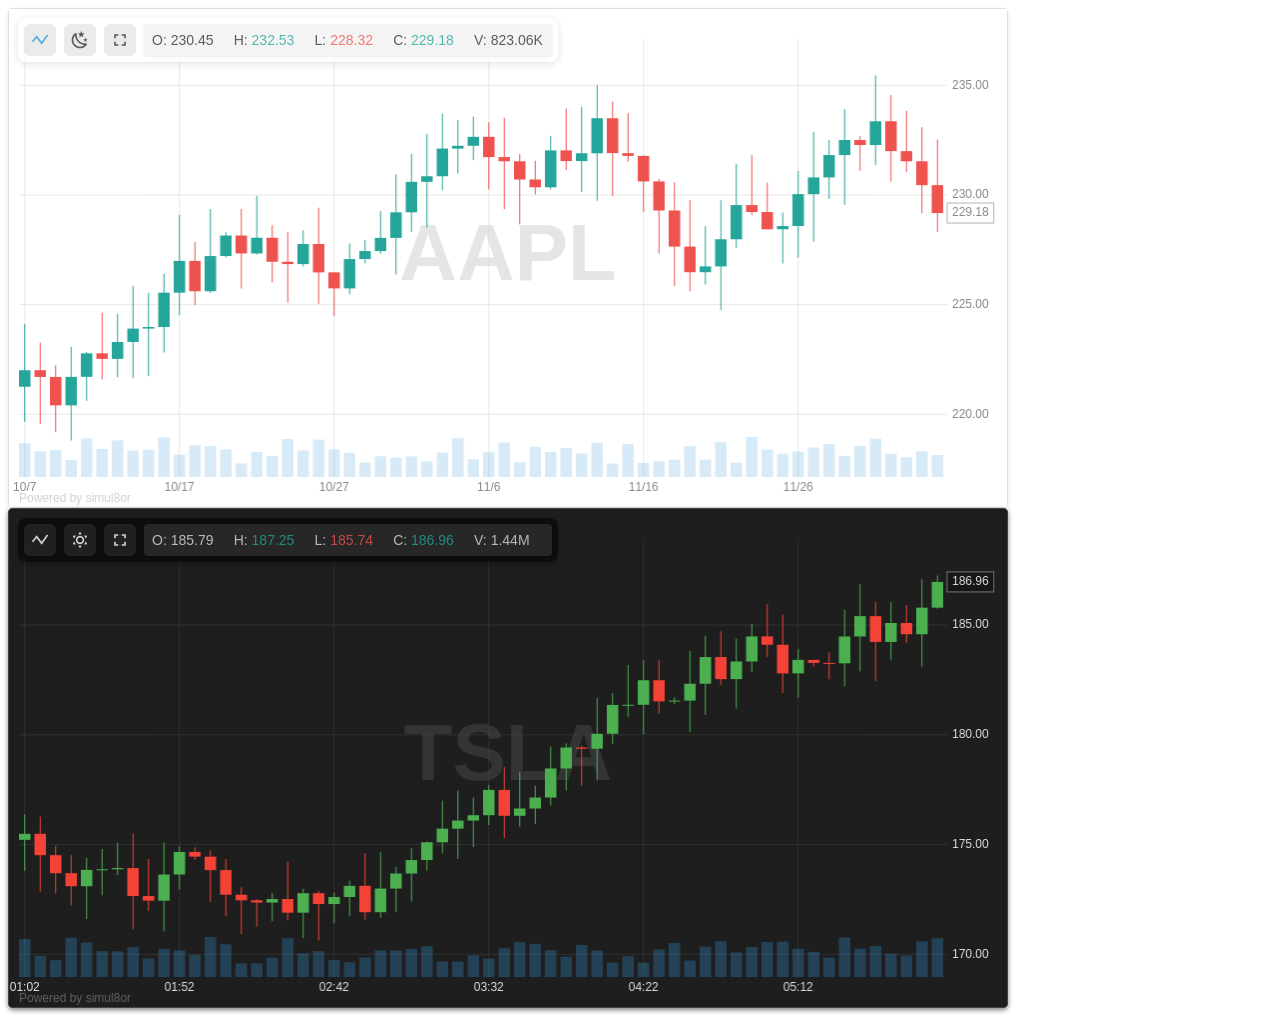
==== test.html @ 54633038 "Add files via upload" ====
﻿<!DOCTYPE html>
<html>
<head>
    <meta charset="utf-8" />
    <title></title>
    <link href="stock-chart.css" rel="stylesheet" />
</head>
<body>
    <div id="chart1" style="max-width:1000px; height:500px;"></div>
    <div id="chart2" style="max-width:1000px; height:500px;"></div>
    <script src="stock-chart.js"></script>
    <script>
        (function () {
            // Helper function for demo purposes only.
            function generateRandomStockData(count = 300, timeframe = 'day') {
                const data = [];
                const now = new Date();
                let price = 100 + Math.random() * 100;
                const volatility = 1.5;
                let timeIncrement = 24 * 60 * 60 * 1000;
                switch (timeframe) {
                    case '1min': timeIncrement = 60 * 1000; break;
                    case '5min': timeIncrement = 5 * 60 * 1000; break;
                    case '15min': timeIncrement = 15 * 60 * 1000; break;
                    case 'hour': timeIncrement = 60 * 60 * 1000; break;
                    case '4hour': timeIncrement = 4 * 60 * 60 * 1000; break;
                    case 'week': timeIncrement = 7 * 24 * 60 * 60 * 1000; break;
                }
                for (let i = 0; i < count; i++) {
                    const t = now.getTime() - (count - i) * timeIncrement;
                    const change = (Math.random() - 0.5) * volatility;
                    const open = price;
                    price = price * (1 + change / 100);
                    const close = price;
                    const high = Math.max(open, close) * (1 + Math.random() * 0.01);
                    const low = Math.min(open, close) * (1 - Math.random() * 0.01);
                    const volume = Math.floor(Math.random() * 1e6) + 500000;
                    data.push({ t, open, high, low, close, volume });
                }
                return data;
            }

            window.StockChartLib = {
                StockChart: StockChart
            };

            // Demo usage:
            document.addEventListener('DOMContentLoaded', () => {
                const data1 = generateRandomStockData(300, 'day');
                new StockChart('chart1', {
                    chartType: 'candlestick',
                    darkMode: false,
                    data: data1,
                    ticker: 'AAPL'
                });
                const data2 = generateRandomStockData(300, '5min');
                new StockChart('chart2', {
                    chartType: 'candlestick',
                    darkMode: true,
                    data: data2,
                    ticker: 'TSLA'
                });
            });
        })();

    </script>
</body>
</html>
---- stock-chart.css ----
﻿.sc-chart-container {
    width: 100%;
    max-width: 100%;
    margin: 0 auto;
    background-color: white;
    border-radius: 5px;
    box-shadow: 0 2px 5px rgba(0, 0, 0, 0.1);
    transition: background-color 0.3s ease, color 0.3s ease, box-shadow 0.3s ease;
    position: relative;
    height: 100%;
    box-sizing: border-box;
    overflow: hidden;
}

    .sc-chart-container.dark-mode {
        background-color: #1e1e1e;
        color: #e0e0e0;
        box-shadow: 0 2px 5px rgba(0, 0, 0, 0.5);
    }

    .sc-chart-container.fullscreen {
        position: fixed;
        top: 0;
        left: 0;
        width: 100%;
        max-width: 100%;
        height: 100vh;
        margin: 0;
        border-radius: 0;
        z-index: 9999;
        overflow: hidden;
        padding: 0;
        box-sizing: border-box;
    }

        .sc-chart-container.fullscreen .sc-price-chart {
            height: calc(100vh - 10px) !important;
            max-height: 100vh !important;
        }

.sc-price-chart-container {
    position: relative;
    height: 100%;
    width: 100%;
    overflow: hidden;
}

.sc-price-chart {
    width: 100%;
    height: 100%;
    margin-bottom: 5px;
    border: 1px solid #ddd;
    cursor: default;
    position: relative;
    transition: border-color 0.3s ease;
    max-width: 100%;
    box-sizing: border-box;
}

.sc-chart-container.dark-mode .sc-price-chart {
    border-color: #444;
}

.sc-vertical-scale-area {
    position: absolute;
    top: 30px;
    bottom: 30px;
    right: 0;
    width: 60px;
    cursor: ns-resize;
    z-index: 10;
}

.sc-chart-controls-overlay {
    position: absolute;
    top: 10px;
    left: 10px;
    display: flex;
    gap: 8px;
    z-index: 20;
    background-color: rgba(0,0,0,0.7);
    border-radius: 8px;
    padding: 6px;
    backdrop-filter: blur(4px);
    box-shadow: 0 2px 8px rgba(0,0,0,0.3);
    transition: opacity 0.2s ease;
    opacity: 0.8;
}

    .sc-chart-controls-overlay:hover {
        opacity: 1;
    }

.sc-chart-container:not(.dark-mode) .sc-chart-controls-overlay {
    background-color: rgba(255,255,255,0.7);
    box-shadow: 0 2px 8px rgba(0,0,0,0.15);
}

.sc-overlay-button {
    background: none;
    border: none;
    color: #fff;
    font-size: 16px;
    width: 32px;
    height: 32px;
    border-radius: 6px;
    display: flex;
    align-items: center;
    justify-content: center;
    cursor: pointer;
    transition: background-color 0.2s, transform 0.2s;
    background-color: rgba(255,255,255,0.1);
}

.sc-chart-container:not(.dark-mode) .sc-overlay-button {
    color: #333;
    background-color: rgba(0,0,0,0.1);
}

.sc-overlay-button:hover {
    background-color: rgba(255,255,255,0.2);
    transform: scale(1.05);
}

.sc-chart-container:not(.dark-mode) .sc-overlay-button:hover {
    background-color: rgba(0,0,0,0.2);
}

.sc-overlay-button.active {
    background-color: rgba(106,142,245,0.4);
    color: #fff;
}

.sc-chart-container:not(.dark-mode) .sc-overlay-button.active {
    color: #fff;
}

.sc-price-chart.dragging {
    cursor: grabbing !important;
}

.sc-chart-container.dark-mode .sc-overlay-button svg path {
    fill: #fff;
}

.sc-chart-container.dark-mode .sc-chart-type-button svg path {
    stroke: #fff;
    fill: none;
}

.sc-dark-mode-button.active {
    background-color: rgba(255,255,255,0.1) !important;
}

.sc-chart-container:not(.dark-mode) .sc-dark-mode-button.active {
    background-color: rgba(0,0,0,0.1);
    color: #333;
}

@media (max-width: 576px) {
    .sc-chart-container {
        border-radius: 3px;
    }

    .sc-chart-controls-overlay {
        gap: 4px;
        padding: 4px;
        border-radius: 4px;
        top: 5px;
        left: 5px;
    }

    .sc-overlay-button {
        width: 28px;
        height: 28px;
        font-size: 14px;
    }

    .sc-vertical-scale-area {
        width: 40px;
    }

    #chart1, #chart2 {
        margin-bottom: 30px;
        height: 300px;
    }
}

@media (min-width: 577px) and (max-width: 768px) {
    .sc-chart-container {
        padding: 8px;
    }

    .sc-overlay-button {
        width: 30px;
        height: 30px;
    }

    .sc-vertical-scale-area {
        width: 50px;
    }

    #chart1, #chart2 {
        height: 350px;
    }
}

@media (min-width:769px) and (max-width:992px) {
    .sc-vertical-scale-area {
        width: 55px;
    }
}

@media (hover: none) {
    .sc-overlay-button {
        padding: 0;
    }

    .sc-chart-controls-overlay {
        opacity: 1;
    }

    .sc-vertical-scale-area {
        width: 70px;
    }
}

.sc-price-chart:after {
    content: "";
    position: absolute;
    bottom: 0;
    right: 0;
    width: calc(100% - 1px);
    height: 1px;
    background-color: #ddd;
    pointer-events: none;
}

.sc-price-chart:before {
    content: "";
    position: absolute;
    top: 0;
    right: 0;
    width: 1px;
    height: 100%;
    background-color: #ddd;
    pointer-events: none;
}

.sc-chart-container.dark-mode .sc-price-chart:after,
.sc-chart-container.dark-mode .sc-price-chart:before {
    background-color: #444;
}

.sc-chart-container.fullscreen {
    position: fixed;
    top: 0;
    left: 0;
    width: 100vw !important;
    height: 100vh !important;
    max-width: 100vw !important;
    margin: 0;
    border-radius: 0;
    z-index: 9999;
    overflow: hidden;
    padding: 0;
    box-sizing: border-box;
}

    .sc-chart-container.fullscreen .sc-price-chart {
        width: 100% !important;
        height: 100% !important;
        max-height: 100vh !important;
        box-sizing: border-box;
    }

.sc-ohlcv-label {
    display: flex;
    align-items: center;
    gap: 10px;
    padding: 4px 8px;
    border-radius: 4px;
    font-family: 'Open Sans', Arial, sans-serif;
    font-size: 14px;
    font-weight: 500;
    transition: background-color 0.2s, color 0.2s;
}

.sc-chart-container:not(.dark-mode) .sc-ohlcv-label {
    background-color: #f2f2f2;
    color: #333;
    box-shadow: 0 1px 3px rgba(0,0,0,0.1);
}

.sc-chart-container.dark-mode .sc-ohlcv-label {
    background-color: #2a2a2a;
    color: #e0e0e0;
    box-shadow: 0 1px 3px rgba(0,0,0,0.5);
}

.sc-ohlcv-label .open-value {
}

.sc-ohlcv-label .high-value {
    color: #26a69a;
}

.sc-ohlcv-label .low-value {
    color: #ef5350;
}

.sc-ohlcv-label .close-value {
    color: #26a69a;
}

.sc-ohlcv-label .vol-value {
}

@media (hover: none), (pointer: coarse) {
    .sc-ohlcv-label {
        display: none !important;
    }
}

.sc-ohlcv-label [class$="-value"] {
    display: inline-block;
    width: 40px; /* Adjust width as needed */
    text-align: left;
}

.sc-ohlcv-label .vol-value {
    display: inline-block;
    width: 50px; /* Adjust width as needed */
    text-align: left; /* Or left/center if you prefer */
}
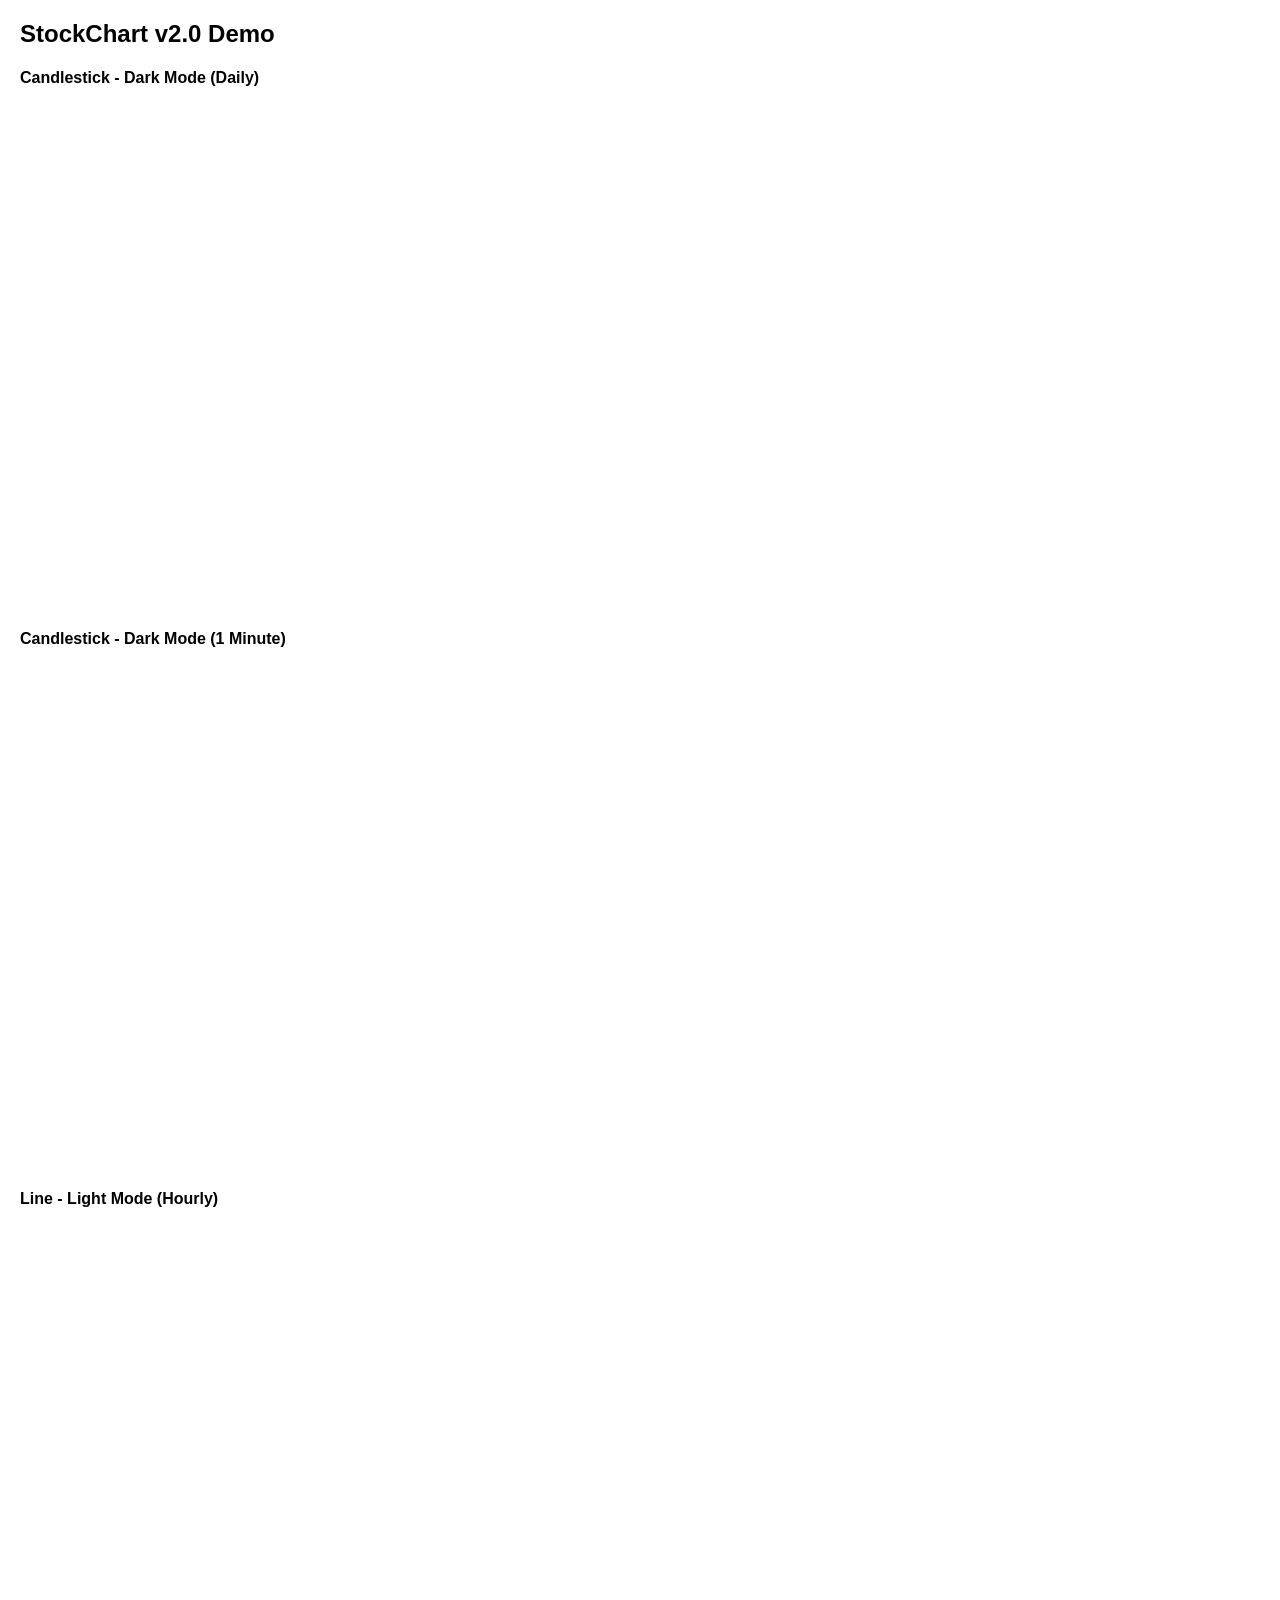
==== commit 68ae8597: "v2.0 - Major update with HiDPI support, technical indicators, and pattern detection - HiDPI canvas r" ====
--- a/test.html
+++ b/test.html
@@ -1,23 +1,35 @@
-﻿<!DOCTYPE html>
+<!DOCTYPE html>
 <html>
 <head>
     <meta charset="utf-8" />
-    <title></title>
+    <title>StockChart v2.0 - Demo</title>
     <link href="stock-chart.css" rel="stylesheet" />
 </head>
-<body>
+<body style="margin: 20px; font-family: Arial, sans-serif;">
+    <h2>StockChart v2.0 Demo</h2>
+
+    <h4>Candlestick - Dark Mode (Daily)</h4>
     <div id="chart1" style="max-width:1000px; height:500px;"></div>
+
+    <h4>Candlestick - Dark Mode (1 Minute)</h4>
     <div id="chart2" style="max-width:1000px; height:500px;"></div>
-    <script src="stock-chart.js"></script>
+
+    <h4>Line - Light Mode (Hourly)</h4>
+    <div id="chart3" style="max-width:1000px; height:500px;"></div>
+
+    <script src="indicators.js"></script>
+    <script src="patterns.js"></script>
+    <script src="stockchart.js"></script>
     <script>
         (function () {
-            // Helper function for demo purposes only.
-            function generateRandomStockData(count = 300, timeframe = 'day') {
-                const data = [];
-                const now = new Date();
-                let price = 100 + Math.random() * 100;
-                const volatility = 1.5;
-                let timeIncrement = 24 * 60 * 60 * 1000;
+            function generateRandomStockData(count, timeframe) {
+                count = count || 300;
+                timeframe = timeframe || 'day';
+                var data = [];
+                var now = new Date();
+                var price = 100 + Math.random() * 100;
+                var volatility = 1.5;
+                var timeIncrement = 24 * 60 * 60 * 1000;
                 switch (timeframe) {
                     case '1min': timeIncrement = 60 * 1000; break;
                     case '5min': timeIncrement = 5 * 60 * 1000; break;
@@ -26,16 +38,25 @@
                     case '4hour': timeIncrement = 4 * 60 * 60 * 1000; break;
                     case 'week': timeIncrement = 7 * 24 * 60 * 60 * 1000; break;
                 }
-                for (let i = 0; i < count; i++) {
-                    const t = now.getTime() - (count - i) * timeIncrement;
-                    const change = (Math.random() - 0.5) * volatility;
-                    const open = price;
+                for (var i = 0; i < count; i++) {
+                    var t = now.getTime() - (count - i) * timeIncrement;
+                    var change = (Math.random() - 0.5) * volatility;
+                    var open = price;
                     price = price * (1 + change / 100);
-                    const close = price;
-                    const high = Math.max(open, close) * (1 + Math.random() * 0.01);
-                    const low = Math.min(open, close) * (1 - Math.random() * 0.01);
-                    const volume = Math.floor(Math.random() * 1e6) + 500000;
-                    data.push({ t, open, high, low, close, volume });
+                    var close = price;
+                    var high = Math.max(open, close) * (1 + Math.random() * 0.01);
+                    var low = Math.min(open, close) * (1 - Math.random() * 0.01);
+                    var volume = Math.floor(Math.random() * 1e6) + 500000;
+                    var date = new Date(t).toLocaleString('en-US', {
+                        timeZone: 'America/New_York',
+                        year: 'numeric',
+                        month: '2-digit',
+                        day: '2-digit',
+                        hour: '2-digit',
+                        minute: '2-digit',
+                        hour12: false
+                    }).replace(',', '');
+                    data.push({ date: date, t: t, open: open, high: high, low: low, close: close, volume: volume });
                 }
                 return data;
             }
@@ -44,25 +65,35 @@
                 StockChart: StockChart
             };
 
-            // Demo usage:
-            document.addEventListener('DOMContentLoaded', () => {
-                const data1 = generateRandomStockData(300, 'day');
+            document.addEventListener('DOMContentLoaded', function () {
+                var data1 = generateRandomStockData(300, 'day');
                 new StockChart('chart1', {
                     chartType: 'candlestick',
-                    darkMode: false,
+                    darkMode: true,
                     data: data1,
-                    ticker: 'AAPL'
+                    ticker: 'AAPL',
+                    timeframe: '1day'
                 });
-                const data2 = generateRandomStockData(300, '5min');
+
+                var data2 = generateRandomStockData(300, '1min');
                 new StockChart('chart2', {
                     chartType: 'candlestick',
                     darkMode: true,
                     data: data2,
-                    ticker: 'TSLA'
+                    ticker: 'TSLA',
+                    timeframe: '1min'
+                });
+
+                var data3 = generateRandomStockData(300, 'hour');
+                new StockChart('chart3', {
+                    chartType: 'line',
+                    darkMode: false,
+                    data: data3,
+                    ticker: 'MSFT',
+                    timeframe: '1hour'
                 });
             });
         })();
-
     </script>
 </body>
 </html>
--- a/stock-chart.css
+++ b/stock-chart.css
@@ -1,335 +1,544 @@
-﻿.sc-chart-container {
-    width: 100%;
-    max-width: 100%;
-    margin: 0 auto;
-    background-color: white;
-    border-radius: 5px;
-    box-shadow: 0 2px 5px rgba(0, 0, 0, 0.1);
-    transition: background-color 0.3s ease, color 0.3s ease, box-shadow 0.3s ease;
-    position: relative;
-    height: 100%;
-    box-sizing: border-box;
-    overflow: hidden;
+.sc-chart-container{width:100%;max-width:100%;margin:0 auto;background-color:#fff;border-radius:5px;box-shadow:0 2px 5px rgb(0 0 0 / .1);transition:background-color 0.3s ease,color 0.3s ease,box-shadow 0.3s ease;position:relative;height:100%;box-sizing:border-box;overflow:hidden}.sc-chart-container.dark-mode{background-color:#27262f!important;color:#e0e0e0}.sc-chart-container.fullscreen{position:fixed;top:0;left:0;width:100%;max-width:100%;height:100vh;margin:0;border-radius:0;z-index:9999;overflow:hidden;padding:0;box-sizing:border-box}.sc-chart-container.fullscreen .sc-price-chart{height:calc(100vh - 10px)!important;max-height:100vh!important}.sc-price-chart-container{position:relative;height:100%;width:100%;overflow:hidden}.sc-price-chart{width:100%;height:100%;margin-bottom:5px;border:1px solid #7d7994;cursor:default;position:relative;transition:border-color 0.3s ease;max-width:100%;box-sizing:border-box}.sc-chart-container.dark-mode .sc-price-chart{border-color:#444}.sc-vertical-scale-area{position:absolute;top:30px;bottom:30px;right:0;width:60px;cursor:ns-resize;z-index:10}.sc-chart-controls-overlay{position:absolute;top:10px;left:10px;display:flex;gap:8px;z-index:20;opacity:1}.sc-overlay-button{background:none;border:none;color:#fff;font-size:16px;width:32px;height:32px;border-radius:6px;display:flex;align-items:center;justify-content:center;cursor:pointer;transition:background-color 0.2s,transform 0.2s;background-color:rgb(255 255 255 / .1)}.sc-chart-container:not(.dark-mode) .sc-overlay-button{color:#333;background-color:rgb(0 0 0 / .1)}.sc-overlay-button:hover{background-color:rgb(255 255 255 / .2);transform:scale(1.05)}.sc-chart-container:not(.dark-mode) .sc-overlay-button:hover{background-color:rgb(0 0 0 / .2)}.sc-overlay-button.active{background-color:rgb(106 142 245 / .4);color:#fff}.sc-chart-container:not(.dark-mode) .sc-overlay-button.active{background-color:rgb(106 142 245 / .4);color:#fff}.sc-price-chart.dragging{cursor:grabbing!important}.sc-chart-container.dark-mode .sc-overlay-button svg path:not([fill="none"]){fill:#fff}.sc-chart-container.dark-mode .sc-chart-type-button svg path{stroke:#fff;fill:none}.sc-chart-container.dark-mode .sc-text-tool-button svg text{fill:#fff}.sc-chart-container:not(.dark-mode) .sc-text-tool-button svg text{fill:#333}
+/* Ensure outline-only icons use stroke instead of fill */
+.sc-chart-container.dark-mode .sc-drawing-tools-button svg path,
+.sc-chart-container.dark-mode .sc-drawing-tools-button svg circle,
+.sc-chart-container.dark-mode .sc-camera-button svg path,
+.sc-chart-container.dark-mode .sc-camera-button svg circle {
+    stroke: #fff !important;
+    fill: none !important;
+}
+
+.sc-chart-container:not(.dark-mode) .sc-drawing-tools-button svg path,
+.sc-chart-container:not(.dark-mode) .sc-drawing-tools-button svg circle,
+.sc-chart-container:not(.dark-mode) .sc-camera-button svg path,
+.sc-chart-container:not(.dark-mode) .sc-camera-button svg circle {
+    stroke: #333 !important;
+    fill: none !important;
+}.sc-dark-mode-button.active{background-color:rgb(255 255 255 / .1)!important}.sc-chart-container:not(.dark-mode) .sc-dark-mode-button.active{background-color:rgb(0 0 0 / .1);color:#333}@media (max-width:576px){.sc-chart-container{border-radius:3px}.sc-chart-controls-overlay{gap:4px;top:5px;left:5px}.sc-overlay-button{width:28px;height:28px;font-size:14px}.sc-vertical-scale-area{width:40px}#chart1,#chart2{margin-bottom:30px;height:300px}}@media (min-width:577px) and (max-width:768px){.sc-chart-container{padding:8px}.sc-overlay-button{width:30px;height:30px}.sc-vertical-scale-area{width:50px}#chart1,#chart2{height:350px}}@media (min-width:769px) and (max-width:992px){.sc-vertical-scale-area{width:55px}}@media (hover:none){.sc-overlay-button{padding:0}.sc-vertical-scale-area{width:70px}}.sc-price-chart:after{content:"";position:absolute;bottom:0;right:0;width:calc(100% - 1px);height:1px;background-color:#ddd;pointer-events:none}.sc-price-chart:before{content:"";position:absolute;top:0;right:0;width:1px;height:100%;background-color:#ddd;pointer-events:none}.sc-chart-container.dark-mode .sc-price-chart:after,.sc-chart-container.dark-mode .sc-price-chart:before{background-color:#444}.sc-chart-container.fullscreen{position:fixed;top:0;left:0;width:100vw!important;height:100vh!important;max-width:100vw!important;margin:0;border-radius:0;z-index:9999;overflow:hidden;padding:0;box-sizing:border-box}.sc-chart-container.fullscreen .sc-price-chart{width:100%!important;height:100%!important;max-height:100vh!important;box-sizing:border-box}.sc-ohlcv-values-display .label-open,.sc-ohlcv-values-display .label-high,.sc-ohlcv-values-display .label-low,.sc-ohlcv-values-display .label-close,.sc-ohlcv-values-display .label-volume{font-family:'Open Sans',Arial,sans-serif;font-weight:500}@media (hover:none),(pointer:coarse){.sc-ohlcv-values-display{display:none!important}.sc-ticker-info-display{font-size:12px!important;gap:5px!important}}.sc-chart-container:not(.dark-mode) .sc-ticker-symbol{color:#333!important}.sc-chart-container:not(.dark-mode) .sc-company-name{color:#777!important}.sc-chart-container:not(.dark-mode) .sc-current-price{color:#333!important}.sc-price-chart.line-drawing-mode{cursor:crosshair!important}.sc-price-chart.text-annotation-mode{cursor:text!important}.sc-indicators-dropdown{position:absolute;top:50px;left:10px;width:680px;max-width:calc(100vw - 40px);background-color:rgba(12, 12, 18, 0.98);border-radius:2px;box-shadow:0 4px 20px rgb(0 0 0 / .6);z-index:100;display:none;font-family:'Open Sans',Arial,sans-serif;font-size:13px;color:#e0e0e0;border:1px solid rgba(255, 255, 255, 0.1);backdrop-filter:blur(10px)}.sc-chart-container:not(.dark-mode) .sc-indicators-dropdown{background-color:rgb(250 250 250 / .95);color:#333;box-shadow:0 4px 15px rgb(0 0 0 / .2);border:1px solid rgb(200 200 200 / .5)}.sc-dropdown-header{padding:12px 15px;font-weight:700;border-bottom:1px solid rgba(255, 255, 255, 0.1);font-size:14px}.sc-chart-container:not(.dark-mode) .sc-dropdown-header{border-bottom:1px solid rgb(200 200 200 / .5)}.sc-dropdown-content{padding:10px 15px;overflow-y:auto}.sc-indicator-group{margin-bottom:15px}.sc-indicator-group-title{font-size:12px;font-weight:600;color:#999;margin-bottom:8px;text-transform:uppercase;letter-spacing:.5px}.sc-chart-container:not(.dark-mode) .sc-indicator-group-title{color:#777}.sc-indicator-toggle{display:flex;align-items:center;padding:6px 0;cursor:pointer;font-size:13px}.sc-indicator-toggle input[type="checkbox"]{margin-right:8px}.sc-indicator-dot{display:inline-block;width:10px;height:10px;border-radius:50%;margin:0 10px 0 6px}.sc-indicator-name{flex:1}.sc-indicators-dropdown.active{display:block}.sc-indicator-toggle input[type="checkbox"]{appearance:none;-webkit-appearance:none;width:16px;height:16px;border-radius:3px;background-color:rgb(50 50 50 / .5);border:1px solid rgb(100 100 100 / .5);position:relative;cursor:pointer;outline:none}.sc-chart-container:not(.dark-mode) .sc-indicator-toggle input[type="checkbox"]{background-color:rgb(240 240 240 / .8);border:1px solid rgb(180 180 180 / .8)}.sc-indicator-toggle input[type="checkbox"]:checked{background-color:#4285f4;border-color:#4285f4}.sc-indicator-toggle input[type="checkbox"]:checked::after{content:"";position:absolute;left:5px;top:2px;width:4px;height:8px;border:solid #fff;border-width:0 2px 2px 0;transform:rotate(45deg)}
+.sc-chart-container:not(.dark-mode) .sc-indicator-toggle input[type="checkbox"]:checked::after{border:solid #333;border-width:0 2px 2px 0}.sc-dropdown-content{padding:10px 15px;overflow-y:auto;scrollbar-width:thin;scrollbar-color:rgb(120 120 120 / .5) rgb(30 30 30 / .2)}.sc-dropdown-content::-webkit-scrollbar{width:6px}.sc-dropdown-content::-webkit-scrollbar-track{background:rgb(30 30 30 / .2);border-radius:3px}.sc-dropdown-content::-webkit-scrollbar-thumb{background:rgb(120 120 120 / .5);border-radius:3px}.sc-dropdown-content::-webkit-scrollbar-thumb:hover{background:rgb(150 150 150 / .7)}.sc-chart-container:not(.dark-mode) .sc-dropdown-content{scrollbar-color:rgb(150 150 150 / .5) rgb(200 200 200 / .2)}.sc-chart-container:not(.dark-mode) .sc-dropdown-content::-webkit-scrollbar-track{background:rgb(200 200 200 / .2)}.sc-chart-container:not(.dark-mode) .sc-dropdown-content::-webkit-scrollbar-thumb{background:rgb(150 150 150 / .5)}.sc-chart-container:not(.dark-mode) .sc-dropdown-content::-webkit-scrollbar-thumb:hover{background:rgb(120 120 120 / .7)}.sc-dropdown-content{padding:10px 15px;overflow-y:auto}.sc-chart-container.fullscreen .sc-dropdown-content{max-height:70vh}.sc-chart-container.fullscreen .sc-indicators-dropdown{max-height:90vh;overflow-y:auto;top:60px}.sc-timeframe-dropdown{position:absolute;top:50px;left:10px;width:150px;background-color:rgba(12, 12, 18, 0.98);border-radius:2px;box-shadow:0 4px 20px rgb(0 0 0 / .6);z-index:100;display:none;font-family:'Open Sans',Arial,sans-serif;font-size:13px;color:#e0e0e0;border:1px solid rgba(255, 255, 255, 0.1);backdrop-filter:blur(10px)}.sc-chart-container:not(.dark-mode) .sc-timeframe-dropdown{background-color:rgb(250 250 250 / .95);color:#333;box-shadow:0 4px 15px rgb(0 0 0 / .2);border:1px solid rgb(200 200 200 / .5)}.sc-timeframe-dropdown.active{display:block}.sc-timeframe-option{padding:8px 15px;cursor:pointer;transition:background-color 0.2s;margin-bottom:5px}.sc-timeframe-option:hover{background-color:rgb(100 100 100 / .3)}.sc-chart-container:not(.dark-mode) .sc-timeframe-option:hover{background-color:rgb(200 200 200 / .3)}.sc-timeframe-option.selected{font-weight:700;background-color:rgb(106 142 245 / .2)}.sc-chart-container textarea.sc-text-annotation-input{position:absolute;z-index:100;border:1px solid #888;padding:5px;font-family:Arial,sans-serif;font-size:12px;min-width:50px;min-height:20px;resize:none;overflow:hidden;box-shadow:0 2px 5px rgb(0 0 0 / .2);border-radius:3px}.sc-chart-container.dark-mode textarea.sc-text-annotation-input{background-color:rgb(40 40 40 / .9);color:#e0e0e0;border-color:#555}.sc-chart-container:not(.dark-mode) textarea.sc-text-annotation-input{background-color:rgb(255 255 255 / .9);color:#333;border-color:#ccc}
+
+/* Moving Average Add Controls */
+.sc-add-indicator-section {
+    margin-top: 12px;
+    padding: 8px 0;
+    border-top: 1px solid rgba(255, 255, 255, 0.1);
+}
+
+.sc-chart-container:not(.dark-mode) .sc-add-indicator-section {
+    border-top: 1px solid rgba(200, 200, 200, 0.5);
+}
+
+.sc-add-ma-controls {
+    display: flex;
+    gap: 6px;
+    align-items: center;
+    margin-bottom: 5px;
+}
+
+.sc-ma-type-select {
+    font-family: 'Open Sans', Arial, sans-serif;
+    font-size: 12px;
+    padding: 4px 6px;
+    background-color: rgba(50, 50, 50, 0.5);
+    border: 1px solid rgba(100, 100, 100, 0.5);
+    border-radius: 3px;
+    color: #e0e0e0;
+    outline: none;
+    cursor: pointer;
+    flex: 0 0 auto;
+    min-width: 50px;
+}
+
+.sc-chart-container:not(.dark-mode) .sc-ma-type-select {
+    background-color: rgba(240, 240, 240, 0.8);
+    border: 1px solid rgba(180, 180, 180, 0.8);
+    color: #333;
+}
+
+.sc-ma-type-select:focus {
+    border-color: #4285f4;
+    background-color: rgba(66, 133, 244, 0.1);
+}
+
+.sc-chart-container:not(.dark-mode) .sc-ma-type-select:focus {
+    background-color: rgba(66, 133, 244, 0.05);
+}
+
+.sc-ma-type-select option {
+    background-color: rgba(30, 30, 30, 0.95);
+    color: #e0e0e0;
+    padding: 4px 6px;
+}
+
+.sc-chart-container:not(.dark-mode) .sc-ma-type-select option {
+    background-color: rgba(250, 250, 250, 0.95);
+    color: #333;
+}
+
+.sc-ma-period-input {
+    font-family: 'Open Sans', Arial, sans-serif;
+    font-size: 12px;
+    padding: 4px 6px;
+    background-color: rgba(50, 50, 50, 0.5);
+    border: 1px solid rgba(100, 100, 100, 0.5);
+    border-radius: 3px;
+    color: #e0e0e0;
+    outline: none;
+    width: 60px;
+    text-align: center;
+}
+
+.sc-chart-container:not(.dark-mode) .sc-ma-period-input {
+    background-color: rgba(240, 240, 240, 0.8);
+    border: 1px solid rgba(180, 180, 180, 0.8);
+    color: #333;
+}
+
+.sc-ma-period-input:focus {
+    border-color: #4285f4;
+    background-color: rgba(66, 133, 244, 0.1);
+}
+
+.sc-chart-container:not(.dark-mode) .sc-ma-period-input:focus {
+    background-color: rgba(66, 133, 244, 0.05);
+}
+
+.sc-ma-period-input::placeholder {
+    color: rgba(224, 224, 224, 0.6);
+    font-size: 11px;
+}
+
+.sc-chart-container:not(.dark-mode) .sc-ma-period-input::placeholder {
+    color: rgba(51, 51, 51, 0.6);
+}
+
+.sc-add-ma-button {
+    font-family: 'Open Sans', Arial, sans-serif;
+    font-size: 11px;
+    font-weight: 600;
+    padding: 4px 8px;
+    background-color: #4285f4;
+    color: white;
+    border: none;
+    border-radius: 3px;
+    cursor: pointer;
+    transition: background-color 0.2s, transform 0.1s;
+    outline: none;
+    flex: 0 0 auto;
+}
+
+.sc-add-ma-button:hover {
+    background-color: #3367d6;
+    transform: translateY(-1px);
+}
+
+.sc-add-ma-button:active {
+    transform: translateY(0);
+    background-color: #2851a3;
+}
+
+.sc-remove-ma-button {
+    margin-left: auto;
+    font-size: 11px;
+    font-weight: 600;
+    padding: 2px 6px;
+    background-color: rgba(220, 53, 69, 0.8);
+    color: white;
+    border: none;
+    border-radius: 3px;
+    cursor: pointer;
+    transition: background-color 0.2s, transform 0.1s;
+    outline: none;
+}
+
+.sc-remove-ma-button:hover {
+    background-color: rgba(220, 53, 69, 1);
+    transform: scale(1.05);
+}
+
+.sc-remove-ma-button:active {
+    transform: scale(0.95);
+}
+
+/* Text Settings Panel */
+.sc-text-settings-panel {
+    position: absolute;
+    top: 50px;
+    left: 10px;
+    width: 200px;
+    background-color: rgba(12, 12, 18, 0.98);
+    border-radius: 2px;
+    box-shadow: 0 4px 20px rgba(0, 0, 0, 0.6);
+    z-index: 100;
+    font-family: 'Open Sans', Arial, sans-serif;
+    font-size: 12px;
+    color: #e0e0e0;
+    border: 1px solid rgba(255, 255, 255, 0.1);
+    backdrop-filter: blur(10px);
+    padding: 10px;
+}
+
+.sc-chart-container:not(.dark-mode) .sc-text-settings-panel {
+    background-color: rgba(250, 250, 250, 0.95);
+    color: #333;
+    box-shadow: 0 4px 15px rgba(0, 0, 0, 0.2);
+    border: 1px solid rgba(200, 200, 200, 0.5);
+}
+
+.sc-text-controls {
+    display: flex;
+    align-items: center;
+    margin-bottom: 8px;
+    gap: 8px;
+}
+
+.sc-text-controls label {
+    min-width: 40px;
+    font-size: 11px;
+    font-weight: 600;
+}
+
+.sc-font-size-slider {
+    flex: 1;
+    height: 4px;
+    background: rgba(100, 100, 100, 0.3);
+    border-radius: 2px;
+    outline: none;
+}
+
+.sc-font-size-display {
+    font-size: 10px;
+    min-width: 30px;
+    text-align: right;
+}
+
+.sc-font-family-select {
+    flex: 1;
+    font-size: 11px;
+    padding: 2px 4px;
+    background-color: rgba(50, 50, 50, 0.5);
+    border: 1px solid rgba(100, 100, 100, 0.5);
+    border-radius: 3px;
+    color: #e0e0e0;
+    outline: none;
+}
+
+.sc-chart-container:not(.dark-mode) .sc-font-family-select {
+    background-color: rgba(240, 240, 240, 0.8);
+    border: 1px solid rgba(180, 180, 180, 0.8);
+    color: #333;
+}
+
+.sc-text-color-picker {
+    width: 30px;
+    height: 20px;
+    border: none;
+    border-radius: 3px;
+    cursor: pointer;
+}
+
+.sc-text-bold-button {
+    font-weight: bold;
+    font-size: 12px;
+    padding: 4px 8px;
+    background-color: rgba(100, 100, 100, 0.3);
+    border: 1px solid rgba(150, 150, 150, 0.5);
+    border-radius: 3px;
+    color: #e0e0e0;
+    cursor: pointer;
+    min-width: 30px;
+}
+
+.sc-text-bold-button.active {
+    background-color: #4285f4;
+    border-color: #4285f4;
+}
+
+.sc-text-apply-button {
+    font-size: 10px;
+    padding: 4px 6px;
+    background-color: #4285f4;
+    color: white;
+    border: none;
+    border-radius: 3px;
+    cursor: pointer;
+    flex: 1;
+}
+
+.sc-text-apply-button:hover {
+    background-color: #3367d6;
+}
+
+.sc-chart-container:not(.dark-mode) .sc-text-bold-button {
+    background-color: rgba(200, 200, 200, 0.3);
+    color: #333;
+}
+
+.sc-chart-container:not(.dark-mode) .sc-text-bold-button.active {
+    background-color: #4285f4;
+    color: white;
+}
+
+/* Emoticon Panel */
+.sc-emoticon-panel {
+    position: absolute;
+    top: 50px;
+    left: 10px;
+    width: 320px;
+    background-color: rgba(12, 12, 18, 0.98);
+    border-radius: 2px;
+    box-shadow: 0 4px 20px rgba(0, 0, 0, 0.6);
+    z-index: 100;
+    font-family: 'Open Sans', Arial, sans-serif;
+    font-size: 12px;
+    color: #e0e0e0;
+    border: 1px solid rgba(255, 255, 255, 0.1);
+    backdrop-filter: blur(10px);
+    padding: 12px;
+    max-height: 400px;
+    overflow-y: auto;
+    overflow-x: hidden;
+}
+
+.sc-chart-container:not(.dark-mode) .sc-emoticon-panel {
+    background-color: rgba(250, 250, 250, 0.95);
+    color: #333;
+    box-shadow: 0 4px 15px rgba(0, 0, 0, 0.2);
+    border: 1px solid rgba(200, 200, 200, 0.5);
+}
+
+.sc-emoticon-header {
+    font-weight: 700;
+    font-size: 14px;
+    margin-bottom: 10px;
+    text-align: center;
+    border-bottom: 1px solid rgba(255, 255, 255, 0.1);
+    padding-bottom: 8px;
+}
+
+.sc-chart-container:not(.dark-mode) .sc-emoticon-header {
+    border-bottom: 1px solid rgba(200, 200, 200, 0.5);
+}
+
+.sc-emoticon-category {
+    margin-bottom: 15px;
+}
+
+.sc-category-title {
+    font-size: 11px;
+    font-weight: 600;
+    color: #999;
+    margin-bottom: 8px;
+    text-transform: uppercase;
+    letter-spacing: 0.5px;
+}
+
+.sc-chart-container:not(.dark-mode) .sc-category-title {
+    color: #777;
+}
+
+.sc-emoticon-grid {
+    display: grid;
+    grid-template-columns: repeat(6, 1fr);
+    gap: 6px;
+    margin-bottom: 10px;
+}
+
+.sc-emoticon-option {
+    font-size: 20px;
+    padding: 6px;
+    text-align: center;
+    cursor: pointer;
+    border-radius: 4px;
+    transition: background-color 0.2s, transform 0.1s;
+    user-select: none;
+    min-width: 0;
+}
+
+.sc-emoticon-option:hover {
+    background-color: rgba(100, 100, 100, 0.3);
+    transform: scale(1.1);
+}
+
+.sc-chart-container:not(.dark-mode) .sc-emoticon-option:hover {
+    background-color: rgba(200, 200, 200, 0.3);
+}
+
+.sc-emoticon-option.selected {
+    background-color: #4285f4;
+    color: white;
+}
+
+.sc-emoticon-controls {
+    display: flex;
+    align-items: center;
+    gap: 8px;
+    margin-top: 10px;
+    padding-top: 10px;
+    border-top: 1px solid rgba(70, 70, 70, 0.5);
+}
+
+.sc-chart-container:not(.dark-mode) .sc-emoticon-controls {
+    border-top: 1px solid rgba(200, 200, 200, 0.5);
+}
+
+.sc-emoticon-controls label {
+    font-size: 11px;
+    font-weight: 600;
+    min-width: 35px;
+}
+
+.sc-emoticon-size-slider {
+    flex: 1;
+    height: 4px;
+    background: rgba(100, 100, 100, 0.3);
+    border-radius: 2px;
+    outline: none;
+}
+
+.sc-emoticon-size-display {
+    font-size: 10px;
+    min-width: 35px;
+    text-align: right;
+}
+
+/* Drawing Tools Panel */
+.sc-drawing-tools-panel {
+    position: absolute;
+    top: 50px;
+    left: 10px;
+    width: 240px;
+    background-color: rgba(12, 12, 18, 0.98);
+    border-radius: 2px;
+    box-shadow: 0 4px 20px rgba(0, 0, 0, 0.6);
+    z-index: 100;
+    font-family: 'Open Sans', Arial, sans-serif;
+    font-size: 12px;
+    color: #e0e0e0;
+    border: 1px solid rgba(255, 255, 255, 0.1);
+    backdrop-filter: blur(10px);
+    padding: 12px;
+    display: none;
+}
+
+.sc-chart-container:not(.dark-mode) .sc-drawing-tools-panel {
+    background-color: rgba(250, 250, 250, 0.95);
+    color: #333;
+    box-shadow: 0 4px 15px rgba(0, 0, 0, 0.2);
+    border: 1px solid rgba(200, 200, 200, 0.5);
+}
+
+.sc-drawing-tools-header {
+    font-weight: 700;
+    font-size: 14px;
+    margin-bottom: 12px;
+    text-align: center;
+    border-bottom: 1px solid rgba(255, 255, 255, 0.1);
+    padding-bottom: 8px;
+}
+
+.sc-chart-container:not(.dark-mode) .sc-drawing-tools-header {
+    border-bottom: 1px solid rgba(200, 200, 200, 0.5);
+}
+
+.sc-drawing-tools-grid {
+    display: grid;
+    grid-template-columns: repeat(2, 1fr);
+    gap: 8px;
+}
+
+.sc-drawing-tool-option {
+    display: flex;
+    flex-direction: column;
+    align-items: center;
+    padding: 12px 8px;
+    border-radius: 6px;
+    cursor: pointer;
+    transition: all 0.2s ease;
+    border: 2px solid transparent;
+    background-color: rgba(50, 50, 50, 0.3);
+}
+
+.sc-chart-container:not(.dark-mode) .sc-drawing-tool-option {
+    background-color: rgba(200, 200, 200, 0.2);
+}
+
+.sc-drawing-tool-option:hover {
+    background-color: rgba(100, 100, 100, 0.4);
+    transform: translateY(-1px);
+}
+
+.sc-chart-container:not(.dark-mode) .sc-drawing-tool-option:hover {
+    background-color: rgba(150, 150, 150, 0.3);
+}
+
+.sc-drawing-tool-option.selected {
+    background-color: rgba(66, 133, 244, 0.3);
+    border-color: #4285f4;
+}
+
+.sc-drawing-tool-option svg {
+    width: 20px;
+    height: 20px;
+    margin-bottom: 4px;
+}
+
+.sc-drawing-tool-option span {
+    font-size: 10px;
+    font-weight: 600;
+    text-align: center;
+}
+
+/* Three-column indicator dropdown layout */
+.sc-indicators-dropdown .sc-dropdown-content {
+    column-count: 3;
+    column-gap: 15px;
+    max-height: none;
+    overflow-y: visible;
+    overflow-x: visible;
+}
+
+.sc-indicators-dropdown .sc-indicator-group {
+    break-inside: avoid;
+    margin-bottom: 12px;
+    display: inline-block;
+    width: 100%;
+}
+
+/* Responsive - fewer columns on smaller screens */
+@media (max-width: 800px) {
+    .sc-indicators-dropdown {
+        width: calc(100vw - 40px) !important;
+    }
+    .sc-indicators-dropdown .sc-dropdown-content {
+        column-count: 2;
+    }
+}
+
+@media (max-width: 500px) {
+    .sc-indicators-dropdown .sc-dropdown-content {
+        column-count: 1;
+    }
+}
+
+/* Branding Link */
+.sc-branding-link {
+    position: absolute;
+    bottom: 4px;
+    left: 10px;
+    font: 12px Arial, sans-serif;
+    color: rgba(100, 100, 100, 0.3);
+    text-decoration: none;
+    z-index: 5;
+    transition: color 0.2s;
 }
-
-    .sc-chart-container.dark-mode {
-        background-color: #1e1e1e;
-        color: #e0e0e0;
-        box-shadow: 0 2px 5px rgba(0, 0, 0, 0.5);
-    }
-
-    .sc-chart-container.fullscreen {
-        position: fixed;
-        top: 0;
-        left: 0;
-        width: 100%;
-        max-width: 100%;
-        height: 100vh;
-        margin: 0;
-        border-radius: 0;
-        z-index: 9999;
-        overflow: hidden;
-        padding: 0;
-        box-sizing: border-box;
-    }
-
-        .sc-chart-container.fullscreen .sc-price-chart {
-            height: calc(100vh - 10px) !important;
-            max-height: 100vh !important;
-        }
-
-.sc-price-chart-container {
-    position: relative;
-    height: 100%;
-    width: 100%;
-    overflow: hidden;
+.sc-branding-link:hover {
+    color: rgba(100, 100, 100, 0.6);
+    text-decoration: none;
 }
-
-.sc-price-chart {
-    width: 100%;
-    height: 100%;
-    margin-bottom: 5px;
-    border: 1px solid #ddd;
-    cursor: default;
-    position: relative;
-    transition: border-color 0.3s ease;
-    max-width: 100%;
-    box-sizing: border-box;
+.sc-chart-container.dark-mode .sc-branding-link {
+    color: rgba(255, 255, 255, 0.3);
 }
-
-.sc-chart-container.dark-mode .sc-price-chart {
-    border-color: #444;
+.sc-chart-container.dark-mode .sc-branding-link:hover {
+    color: rgba(255, 255, 255, 0.6);
 }
-
-.sc-vertical-scale-area {
-    position: absolute;
-    top: 30px;
-    bottom: 30px;
-    right: 0;
-    width: 60px;
-    cursor: ns-resize;
-    z-index: 10;
-}
-
-.sc-chart-controls-overlay {
-    position: absolute;
-    top: 10px;
-    left: 10px;
-    display: flex;
-    gap: 8px;
-    z-index: 20;
-    background-color: rgba(0,0,0,0.7);
-    border-radius: 8px;
-    padding: 6px;
-    backdrop-filter: blur(4px);
-    box-shadow: 0 2px 8px rgba(0,0,0,0.3);
-    transition: opacity 0.2s ease;
-    opacity: 0.8;
-}
-
-    .sc-chart-controls-overlay:hover {
-        opacity: 1;
-    }
-
-.sc-chart-container:not(.dark-mode) .sc-chart-controls-overlay {
-    background-color: rgba(255,255,255,0.7);
-    box-shadow: 0 2px 8px rgba(0,0,0,0.15);
-}
-
-.sc-overlay-button {
-    background: none;
-    border: none;
-    color: #fff;
-    font-size: 16px;
-    width: 32px;
-    height: 32px;
-    border-radius: 6px;
-    display: flex;
-    align-items: center;
-    justify-content: center;
-    cursor: pointer;
-    transition: background-color 0.2s, transform 0.2s;
-    background-color: rgba(255,255,255,0.1);
-}
-
-.sc-chart-container:not(.dark-mode) .sc-overlay-button {
-    color: #333;
-    background-color: rgba(0,0,0,0.1);
-}
-
-.sc-overlay-button:hover {
-    background-color: rgba(255,255,255,0.2);
-    transform: scale(1.05);
-}
-
-.sc-chart-container:not(.dark-mode) .sc-overlay-button:hover {
-    background-color: rgba(0,0,0,0.2);
-}
-
-.sc-overlay-button.active {
-    background-color: rgba(106,142,245,0.4);
-    color: #fff;
-}
-
-.sc-chart-container:not(.dark-mode) .sc-overlay-button.active {
-    color: #fff;
-}
-
-.sc-price-chart.dragging {
-    cursor: grabbing !important;
-}
-
-.sc-chart-container.dark-mode .sc-overlay-button svg path {
-    fill: #fff;
-}
-
-.sc-chart-container.dark-mode .sc-chart-type-button svg path {
-    stroke: #fff;
-    fill: none;
-}
-
-.sc-dark-mode-button.active {
-    background-color: rgba(255,255,255,0.1) !important;
-}
-
-.sc-chart-container:not(.dark-mode) .sc-dark-mode-button.active {
-    background-color: rgba(0,0,0,0.1);
-    color: #333;
-}
-
-@media (max-width: 576px) {
-    .sc-chart-container {
-        border-radius: 3px;
-    }
-
-    .sc-chart-controls-overlay {
-        gap: 4px;
-        padding: 4px;
-        border-radius: 4px;
-        top: 5px;
-        left: 5px;
-    }
-
-    .sc-overlay-button {
-        width: 28px;
-        height: 28px;
-        font-size: 14px;
-    }
-
-    .sc-vertical-scale-area {
-        width: 40px;
-    }
-
-    #chart1, #chart2 {
-        margin-bottom: 30px;
-        height: 300px;
-    }
-}
-
-@media (min-width: 577px) and (max-width: 768px) {
-    .sc-chart-container {
-        padding: 8px;
-    }
-
-    .sc-overlay-button {
-        width: 30px;
-        height: 30px;
-    }
-
-    .sc-vertical-scale-area {
-        width: 50px;
-    }
-
-    #chart1, #chart2 {
-        height: 350px;
-    }
-}
-
-@media (min-width:769px) and (max-width:992px) {
-    .sc-vertical-scale-area {
-        width: 55px;
-    }
-}
-
-@media (hover: none) {
-    .sc-overlay-button {
-        padding: 0;
-    }
-
-    .sc-chart-controls-overlay {
-        opacity: 1;
-    }
-
-    .sc-vertical-scale-area {
-        width: 70px;
-    }
-}
-
-.sc-price-chart:after {
-    content: "";
-    position: absolute;
-    bottom: 0;
-    right: 0;
-    width: calc(100% - 1px);
-    height: 1px;
-    background-color: #ddd;
-    pointer-events: none;
-}
-
-.sc-price-chart:before {
-    content: "";
-    position: absolute;
-    top: 0;
-    right: 0;
-    width: 1px;
-    height: 100%;
-    background-color: #ddd;
-    pointer-events: none;
-}
-
-.sc-chart-container.dark-mode .sc-price-chart:after,
-.sc-chart-container.dark-mode .sc-price-chart:before {
-    background-color: #444;
-}
-
-.sc-chart-container.fullscreen {
-    position: fixed;
-    top: 0;
-    left: 0;
-    width: 100vw !important;
-    height: 100vh !important;
-    max-width: 100vw !important;
-    margin: 0;
-    border-radius: 0;
-    z-index: 9999;
-    overflow: hidden;
-    padding: 0;
-    box-sizing: border-box;
-}
-
-    .sc-chart-container.fullscreen .sc-price-chart {
-        width: 100% !important;
-        height: 100% !important;
-        max-height: 100vh !important;
-        box-sizing: border-box;
-    }
-
-.sc-ohlcv-label {
-    display: flex;
-    align-items: center;
-    gap: 10px;
-    padding: 4px 8px;
-    border-radius: 4px;
-    font-family: 'Open Sans', Arial, sans-serif;
-    font-size: 14px;
-    font-weight: 500;
-    transition: background-color 0.2s, color 0.2s;
-}
-
-.sc-chart-container:not(.dark-mode) .sc-ohlcv-label {
-    background-color: #f2f2f2;
-    color: #333;
-    box-shadow: 0 1px 3px rgba(0,0,0,0.1);
-}
-
-.sc-chart-container.dark-mode .sc-ohlcv-label {
-    background-color: #2a2a2a;
-    color: #e0e0e0;
-    box-shadow: 0 1px 3px rgba(0,0,0,0.5);
-}
-
-.sc-ohlcv-label .open-value {
-}
-
-.sc-ohlcv-label .high-value {
-    color: #26a69a;
-}
-
-.sc-ohlcv-label .low-value {
-    color: #ef5350;
-}
-
-.sc-ohlcv-label .close-value {
-    color: #26a69a;
-}
-
-.sc-ohlcv-label .vol-value {
-}
-
-@media (hover: none), (pointer: coarse) {
-    .sc-ohlcv-label {
-        display: none !important;
-    }
-}
-
-.sc-ohlcv-label [class$="-value"] {
-    display: inline-block;
-    width: 40px; /* Adjust width as needed */
-    text-align: left;
-}
-
-.sc-ohlcv-label .vol-value {
-    display: inline-block;
-    width: 50px; /* Adjust width as needed */
-    text-align: left; /* Or left/center if you prefer */
-}
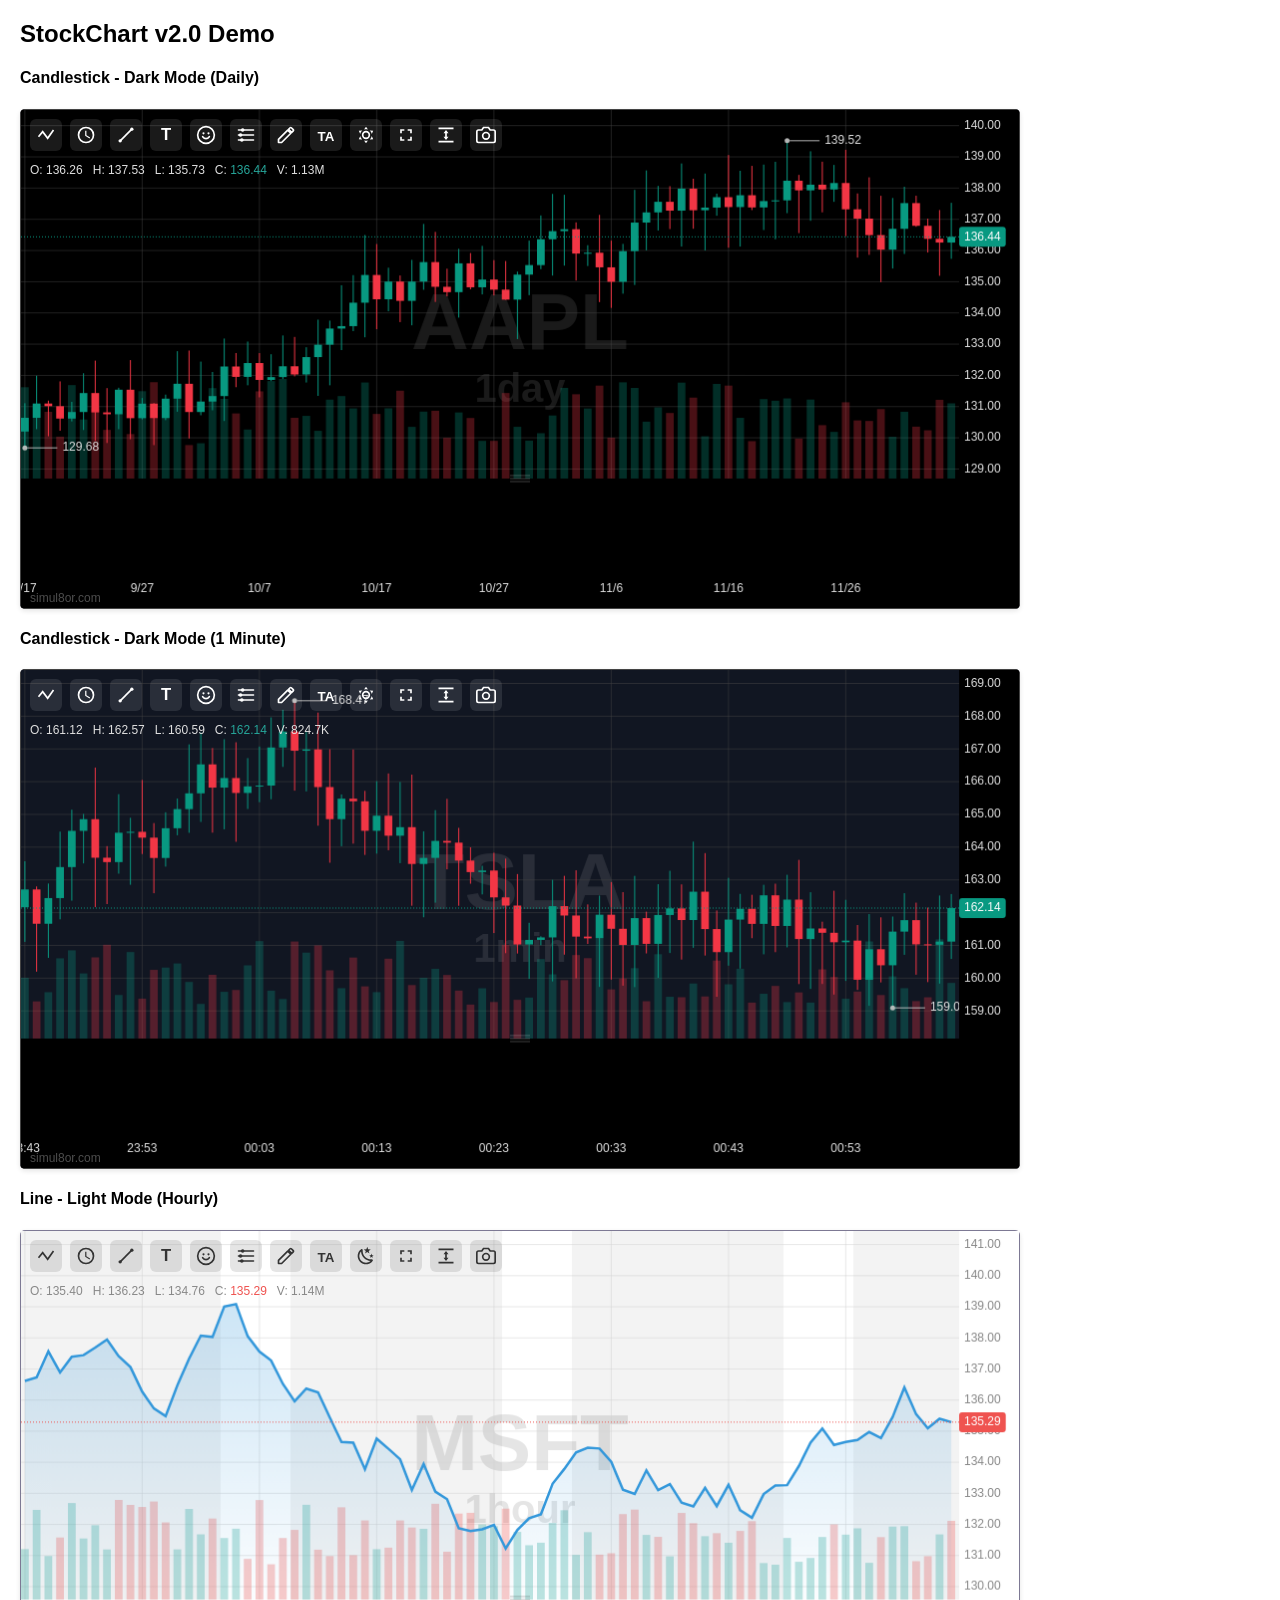
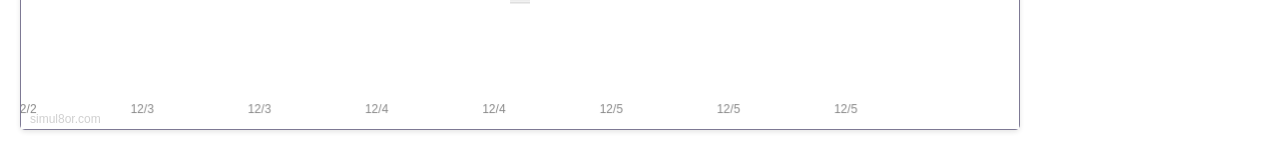
==== commit a53bdd42: "Update README for v2.0 and fix test.html script reference - Rewrite README to document all v2.0 feat" ====
--- a/test.html
+++ b/test.html
@@ -19,7 +19,7 @@
 
     <script src="indicators.js"></script>
     <script src="patterns.js"></script>
-    <script src="stockchart.js"></script>
+    <script src="stock-chart.js"></script>
     <script>
         (function () {
             function generateRandomStockData(count, timeframe) {
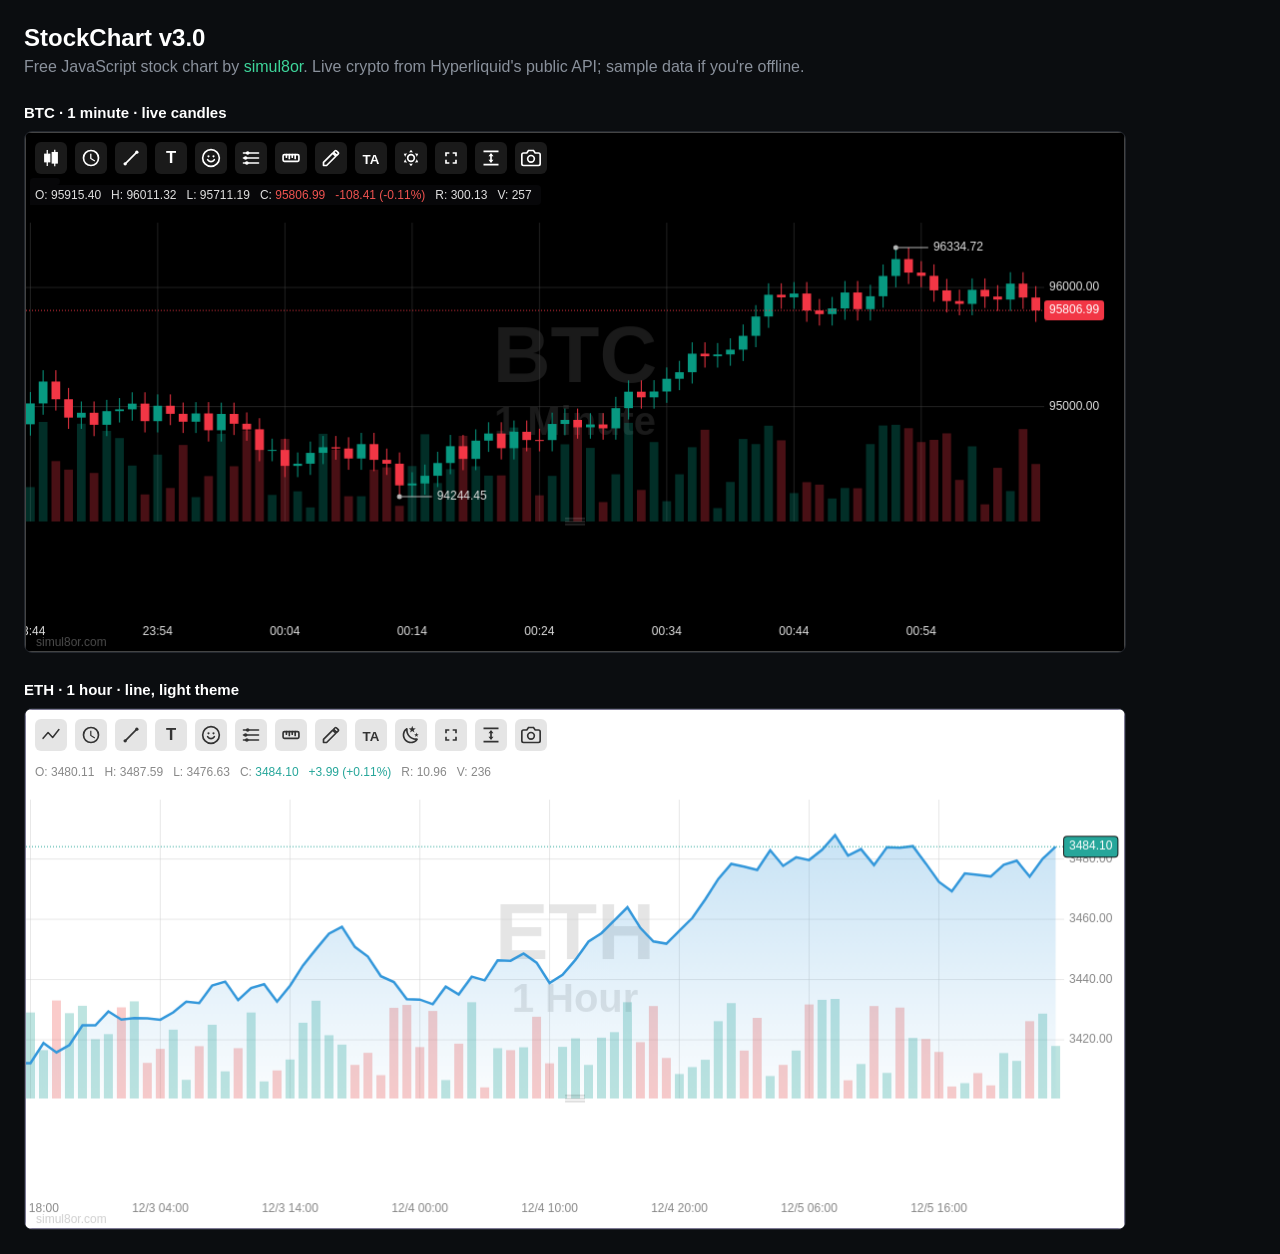
==== commit 238ec6ff: "Release v3.0 - Chart updated to v3.0: key levels, undo for drawings (Ctrl+Z),   indicator line color" ====
--- a/test.html
+++ b/test.html
@@ -1,99 +1,91 @@
-<!DOCTYPE html>
-<html>
-<head>
-    <meta charset="utf-8" />
-    <title>StockChart v2.0 - Demo</title>
-    <link href="stock-chart.css" rel="stylesheet" />
-</head>
-<body style="margin: 20px; font-family: Arial, sans-serif;">
-    <h2>StockChart v2.0 Demo</h2>
-
-    <h4>Candlestick - Dark Mode (Daily)</h4>
-    <div id="chart1" style="max-width:1000px; height:500px;"></div>
-
-    <h4>Candlestick - Dark Mode (1 Minute)</h4>
-    <div id="chart2" style="max-width:1000px; height:500px;"></div>
-
-    <h4>Line - Light Mode (Hourly)</h4>
-    <div id="chart3" style="max-width:1000px; height:500px;"></div>
-
-    <script src="indicators.js"></script>
-    <script src="patterns.js"></script>
-    <script src="stock-chart.js"></script>
-    <script>
-        (function () {
-            function generateRandomStockData(count, timeframe) {
-                count = count || 300;
-                timeframe = timeframe || 'day';
-                var data = [];
-                var now = new Date();
-                var price = 100 + Math.random() * 100;
-                var volatility = 1.5;
-                var timeIncrement = 24 * 60 * 60 * 1000;
-                switch (timeframe) {
-                    case '1min': timeIncrement = 60 * 1000; break;
-                    case '5min': timeIncrement = 5 * 60 * 1000; break;
-                    case '15min': timeIncrement = 15 * 60 * 1000; break;
-                    case 'hour': timeIncrement = 60 * 60 * 1000; break;
-                    case '4hour': timeIncrement = 4 * 60 * 60 * 1000; break;
-                    case 'week': timeIncrement = 7 * 24 * 60 * 60 * 1000; break;
-                }
-                for (var i = 0; i < count; i++) {
-                    var t = now.getTime() - (count - i) * timeIncrement;
-                    var change = (Math.random() - 0.5) * volatility;
-                    var open = price;
-                    price = price * (1 + change / 100);
-                    var close = price;
-                    var high = Math.max(open, close) * (1 + Math.random() * 0.01);
-                    var low = Math.min(open, close) * (1 - Math.random() * 0.01);
-                    var volume = Math.floor(Math.random() * 1e6) + 500000;
-                    var date = new Date(t).toLocaleString('en-US', {
-                        timeZone: 'America/New_York',
-                        year: 'numeric',
-                        month: '2-digit',
-                        day: '2-digit',
-                        hour: '2-digit',
-                        minute: '2-digit',
-                        hour12: false
-                    }).replace(',', '');
-                    data.push({ date: date, t: t, open: open, high: high, low: low, close: close, volume: volume });
-                }
-                return data;
-            }
-
-            window.StockChartLib = {
-                StockChart: StockChart
-            };
-
-            document.addEventListener('DOMContentLoaded', function () {
-                var data1 = generateRandomStockData(300, 'day');
-                new StockChart('chart1', {
-                    chartType: 'candlestick',
-                    darkMode: true,
-                    data: data1,
-                    ticker: 'AAPL',
-                    timeframe: '1day'
-                });
-
-                var data2 = generateRandomStockData(300, '1min');
-                new StockChart('chart2', {
-                    chartType: 'candlestick',
-                    darkMode: true,
-                    data: data2,
-                    ticker: 'TSLA',
-                    timeframe: '1min'
-                });
-
-                var data3 = generateRandomStockData(300, 'hour');
-                new StockChart('chart3', {
-                    chartType: 'line',
-                    darkMode: false,
-                    data: data3,
-                    ticker: 'MSFT',
-                    timeframe: '1hour'
-                });
-            });
-        })();
-    </script>
-</body>
-</html>+<!DOCTYPE html>
+<html>
+<head>
+    <meta charset="utf-8" />
+    <meta name="viewport" content="width=device-width, initial-scale=1" />
+    <title>StockChart v3.0 - Demo</title>
+    <link href="stock-chart.css" rel="stylesheet" />
+    <style>
+        body { margin: 0; padding: 24px; background: #0b0d10; color: #c9ced6; font-family: -apple-system, 'Segoe UI', Arial, sans-serif; }
+        h1 { margin: 0 0 6px; font-size: 24px; color: #fff; }
+        p { margin: 0 0 20px; color: #8a919c; }
+        a { color: #3ED69B; text-decoration: none; }
+        h2 { margin: 28px 0 10px; font-size: 15px; color: #fff; }
+        .chart { max-width: 1100px; height: 520px; border: 1px solid #23272e; border-radius: 8px; overflow: hidden; }
+        .chart > .sc-chart-container { height: 100%; }
+    </style>
+</head>
+<body>
+    <h1>StockChart v3.0</h1>
+    <p>Free JavaScript stock chart by <a href="https://simul8or.com/Javascript-Stock-Chart.php">simul8or</a>. Live crypto from Hyperliquid's public API; sample data if you're offline.</p>
+
+    <h2>BTC &middot; 1 minute &middot; live candles</h2>
+    <div id="chart1" class="chart"></div>
+
+    <h2>ETH &middot; 1 hour &middot; line, light theme</h2>
+    <div id="chart2" class="chart"></div>
+
+    <script src="indicators.js"></script>
+    <script src="patterns.js"></script>
+    <script src="stock-chart.js"></script>
+    <script>
+        (function () {
+            var API = 'https://api.hyperliquid.xyz';
+            var STEP = { '1m': 60000, '1h': 3600000 };
+            function toBar(c) { return { t: c.t, open: +c.o, high: +c.h, low: +c.l, close: +c.c, volume: +c.v }; }
+
+            // Random walk, used only when the live API can't be reached.
+            function sampleBars(count, stepMs, price) {
+                var out = [], now = Math.floor(Date.now() / stepMs) * stepMs;
+                for (var i = 0; i < count; i++) {
+                    var open = price;
+                    price = price * (1 + (Math.random() - 0.5) * 0.004);
+                    out.push({ t: now - (count - 1 - i) * stepMs, open: open, close: price,
+                        high: Math.max(open, price) * 1.001, low: Math.min(open, price) * 0.999,
+                        volume: Math.floor(Math.random() * 400) + 50 });
+                }
+                return out;
+            }
+
+            function liveChart(id, coin, interval, options, fallbackPrice) {
+                var end = Date.now();
+                fetch(API + '/info', {
+                    method: 'POST', headers: { 'Content-Type': 'application/json' },
+                    body: JSON.stringify({ type: 'candleSnapshot', req: { coin: coin, interval: interval, startTime: end - 300 * STEP[interval], endTime: end } })
+                }).then(function (r) { return r.json(); })
+                  .then(function (raw) { return raw.map(toBar); })
+                  .catch(function () { return null; })
+                  .then(function (bars) {
+                      var live = !!(bars && bars.length);
+                      options.data = live ? bars : sampleBars(300, STEP[interval], fallbackPrice);
+                      options.ticker = coin;
+                      var chart = new StockChart(id, options);
+                      if (!live) return;
+                      // Keep the last candle updating.
+                      var ws = new WebSocket('wss://api.hyperliquid.xyz/ws');
+                      ws.onopen = function () { ws.send(JSON.stringify({ method: 'subscribe', subscription: { type: 'candle', coin: coin, interval: interval } })); };
+                      ws.onmessage = function (e) {
+                          var msg = JSON.parse(e.data);
+                          if (msg.channel !== 'candle') return;
+                          var bar = toBar(msg.data), data = chart.stockData, last = data[data.length - 1];
+                          if (last && last.t === bar.t) { for (var k in bar) last[k] = bar[k]; }
+                          else {
+                              data.push(bar);
+                              if (chart.isViewPinnedToRightEdge) chart.config.dataOffset = Math.max(0, data.length - chart.config.visibleCandles);
+                          }
+                          chart.calculateIndicators();
+                          chart.drawCharts();
+                      };
+                  });
+            }
+
+            document.addEventListener('DOMContentLoaded', function () {
+                liveChart('chart1', 'BTC', '1m', { chartType: 'candlestick', darkMode: true, timeframe: '1min' }, 97000);
+                liveChart('chart2', 'ETH', '1h', { chartType: 'line', darkMode: false, timeframe: '1hour' }, 3400);
+                // Optional: ticker logos next to the symbol, from any image source you have:
+                //   tickerLogoUrl: function (symbol) { return 'https://your-cdn.example/logos/' + symbol + '.png'; }
+            });
+        })();
+    </script>
+</body>
+</html>
--- a/stock-chart.css
+++ b/stock-chart.css
@@ -1,4 +1,4 @@
-.sc-chart-container{width:100%;max-width:100%;margin:0 auto;background-color:#fff;border-radius:5px;box-shadow:0 2px 5px rgb(0 0 0 / .1);transition:background-color 0.3s ease,color 0.3s ease,box-shadow 0.3s ease;position:relative;height:100%;box-sizing:border-box;overflow:hidden}.sc-chart-container.dark-mode{background-color:#27262f!important;color:#e0e0e0}.sc-chart-container.fullscreen{position:fixed;top:0;left:0;width:100%;max-width:100%;height:100vh;margin:0;border-radius:0;z-index:9999;overflow:hidden;padding:0;box-sizing:border-box}.sc-chart-container.fullscreen .sc-price-chart{height:calc(100vh - 10px)!important;max-height:100vh!important}.sc-price-chart-container{position:relative;height:100%;width:100%;overflow:hidden}.sc-price-chart{width:100%;height:100%;margin-bottom:5px;border:1px solid #7d7994;cursor:default;position:relative;transition:border-color 0.3s ease;max-width:100%;box-sizing:border-box}.sc-chart-container.dark-mode .sc-price-chart{border-color:#444}.sc-vertical-scale-area{position:absolute;top:30px;bottom:30px;right:0;width:60px;cursor:ns-resize;z-index:10}.sc-chart-controls-overlay{position:absolute;top:10px;left:10px;display:flex;gap:8px;z-index:20;opacity:1}.sc-overlay-button{background:none;border:none;color:#fff;font-size:16px;width:32px;height:32px;border-radius:6px;display:flex;align-items:center;justify-content:center;cursor:pointer;transition:background-color 0.2s,transform 0.2s;background-color:rgb(255 255 255 / .1)}.sc-chart-container:not(.dark-mode) .sc-overlay-button{color:#333;background-color:rgb(0 0 0 / .1)}.sc-overlay-button:hover{background-color:rgb(255 255 255 / .2);transform:scale(1.05)}.sc-chart-container:not(.dark-mode) .sc-overlay-button:hover{background-color:rgb(0 0 0 / .2)}.sc-overlay-button.active{background-color:rgb(106 142 245 / .4);color:#fff}.sc-chart-container:not(.dark-mode) .sc-overlay-button.active{background-color:rgb(106 142 245 / .4);color:#fff}.sc-price-chart.dragging{cursor:grabbing!important}.sc-chart-container.dark-mode .sc-overlay-button svg path:not([fill="none"]){fill:#fff}.sc-chart-container.dark-mode .sc-chart-type-button svg path{stroke:#fff;fill:none}.sc-chart-container.dark-mode .sc-text-tool-button svg text{fill:#fff}.sc-chart-container:not(.dark-mode) .sc-text-tool-button svg text{fill:#333}
+.sc-chart-container{width:100%;max-width:100%;margin:0 auto;background-color:#fff;border-radius:5px;box-shadow:0 2px 5px rgb(0 0 0 / .1);transition:background-color 0.3s ease,color 0.3s ease,box-shadow 0.3s ease;position:relative;height:100%;box-sizing:border-box;overflow:hidden}.sc-chart-container.dark-mode{background-color:#27262f!important;color:#e0e0e0}.sc-chart-container.fullscreen{position:fixed;top:0;left:0;width:100%;max-width:100%;height:100vh;margin:0;border-radius:0;z-index:9999;overflow:hidden;padding:0;box-sizing:border-box}.sc-chart-container.fullscreen .sc-price-chart{height:calc(100vh - 10px)!important;max-height:100vh!important}.sc-price-chart-container{position:relative;height:100%;width:100%;overflow:hidden}.sc-price-chart{width:100%;height:100%;margin-bottom:5px;border:1px solid #7d7994;cursor:default;position:relative;transition:border-color 0.3s ease;max-width:100%;box-sizing:border-box}.sc-chart-container.dark-mode .sc-price-chart{border-color:#444}.sc-vertical-scale-area{position:absolute;top:30px;bottom:30px;right:0;width:60px;cursor:ns-resize;z-index:10}.sc-chart-controls-overlay{position:absolute;top:10px;left:10px;display:flex;gap:8px;z-index:20;opacity:1}.sc-overlay-button{background:none;border:none;color:#fff;font-size:16px;width:32px;height:32px;border-radius:6px;display:flex;align-items:center;justify-content:center;cursor:pointer;transition:background-color 0.2s;background-color:rgb(255 255 255 / .1)}.sc-chart-container:not(.dark-mode) .sc-overlay-button{color:#333;background-color:rgb(0 0 0 / .1)}.sc-overlay-button:hover{background-color:rgb(255 255 255 / .2)}.sc-chart-container:not(.dark-mode) .sc-overlay-button:hover{background-color:rgb(0 0 0 / .2)}.sc-overlay-button.active{background-color:rgb(106 142 245 / .4);color:#fff}.sc-chart-container:not(.dark-mode) .sc-overlay-button.active{background-color:rgb(106 142 245 / .4);color:#fff}.sc-price-chart.dragging{cursor:grabbing!important}.sc-chart-container.dark-mode .sc-overlay-button svg path:not([fill="none"]){fill:#fff}.sc-chart-container.dark-mode .sc-chart-type-button svg path{stroke:#fff;fill:none}.sc-chart-container.dark-mode .sc-text-tool-button svg text{fill:#fff}.sc-chart-container:not(.dark-mode) .sc-text-tool-button svg text{fill:#333}
 /* Ensure outline-only icons use stroke instead of fill */
 .sc-chart-container.dark-mode .sc-drawing-tools-button svg path,
 .sc-chart-container.dark-mode .sc-drawing-tools-button svg circle,
@@ -447,6 +447,23 @@
     gap: 8px;
 }
 
+/* Undo + Clear all: a compact row of their own under the tools. */
+.sc-drawing-tool-option[data-action] {
+    flex-direction: row;
+    justify-content: center;
+    gap: 6px;
+    padding: 7px 8px;
+    font-size: 12px;
+}
+.sc-drawing-tool-option[data-action] svg {
+    width: 16px;
+    height: 16px;
+    margin: 0;
+}
+.sc-drawing-tool-undo {
+    grid-column: 1;
+}
+
 .sc-drawing-tool-option {
     display: flex;
     flex-direction: column;
@@ -520,25 +537,268 @@
         column-count: 1;
     }
 }
-
-/* Branding Link */
-.sc-branding-link {
-    position: absolute;
-    bottom: 4px;
-    left: 10px;
-    font: 12px Arial, sans-serif;
-    color: rgba(100, 100, 100, 0.3);
-    text-decoration: none;
-    z-index: 5;
-    transition: color 0.2s;
-}
-.sc-branding-link:hover {
-    color: rgba(100, 100, 100, 0.6);
-    text-decoration: none;
-}
-.sc-chart-container.dark-mode .sc-branding-link {
-    color: rgba(255, 255, 255, 0.3);
-}
-.sc-chart-container.dark-mode .sc-branding-link:hover {
-    color: rgba(255, 255, 255, 0.6);
-}
+
+/* ============================================================
+   Pattern detection callout - pinned beside the pattern candles.
+   Separate from .chart-notification, which stays the general
+   top-centre toast (pause, copy-to-clipboard, errors).
+   ============================================================ */
+/* "A+" bubble: amber ring and warm glow, with a notch on the side facing the
+   pattern. sc-pc-left = card sits left of the pattern (notch on its right
+   edge), sc-pc-right = the mirror. --sc-pc-ny is the notch's top offset,
+   set by _positionPatternCallout() so it keeps pointing at the bracket
+   when the card is clamped against the chart edge. */
+.sc-pattern-callout {
+    --sc-pc-bg: #171A20;
+    --sc-pc-ring: rgba(245, 177, 74, 0.6);
+    --sc-pc-ny: 16px;
+    --sc-pc-shadow: inset 0 1px 0 rgba(255, 255, 255, 0.06), 0 0 0 4px rgba(245, 177, 74, 0.08), 0 0 32px -6px rgba(245, 177, 74, 0.35), 0 24px 64px -16px rgba(0, 0, 0, 0.8);
+    position: absolute;
+    z-index: 41;
+    width: max-content;
+    min-width: 196px;
+    box-sizing: border-box;
+    padding: 11px 12px 5px;
+    white-space: nowrap;
+    pointer-events: none;
+    background: radial-gradient(120% 70% at 0% 0%, rgba(245, 177, 74, 0.13), transparent 60%), var(--sc-pc-bg);
+    border: 1px solid var(--sc-pc-ring);
+    border-radius: 8px;
+    font-family: 'IBM Plex Sans', -apple-system, BlinkMacSystemFont, 'Segoe UI', sans-serif;
+    box-shadow: var(--sc-pc-shadow);
+    animation: scPatternCalloutIn 320ms cubic-bezier(.4, 0, .2, 1) .25s both,
+               scPatternCalloutRing 2.4s cubic-bezier(.4, 0, .2, 1) .65s 2;
+}
+
+.sc-pattern-callout::after {
+    content: "";
+    position: absolute;
+    top: var(--sc-pc-ny);
+    width: 12px;
+    height: 12px;
+    background: var(--sc-pc-bg);
+    transform: rotate(45deg);
+}
+
+.sc-pattern-callout.sc-pc-left::after {
+    right: -7px;
+    border-top: 1px solid var(--sc-pc-ring);
+    border-right: 1px solid var(--sc-pc-ring);
+    border-top-right-radius: 2px;
+    clip-path: polygon(-6px -2px, calc(100% + 2px) -2px, calc(100% + 2px) calc(100% + 2px), calc(100% - 2px) calc(100% + 2px));
+}
+
+/* Mirrored notch sits inside the top-left glow, so its fill carries a
+   matching amber tint instead of the bare card colour. */
+.sc-pattern-callout.sc-pc-right::after {
+    left: -7px;
+    background: #292623;
+    border-bottom: 1px solid var(--sc-pc-ring);
+    border-left: 1px solid var(--sc-pc-ring);
+    border-bottom-left-radius: 2px;
+    clip-path: polygon(calc(100% + 6px) calc(100% + 2px), -2px calc(100% + 2px), -2px -2px, 2px -2px);
+}
+
+@keyframes scPatternCalloutIn {
+    from { opacity: 0; transform: translateX(var(--sc-pc-from, -6px)); }
+    to { opacity: 1; transform: none; }
+}
+
+.sc-pattern-callout.sc-pc-right { --sc-pc-from: 6px; }
+
+@keyframes scPatternCalloutRing {
+    0%, 100% { box-shadow: var(--sc-pc-shadow); }
+    40% { box-shadow: inset 0 1px 0 rgba(255, 255, 255, 0.06), 0 0 0 7px rgba(245, 177, 74, 0.14), 0 0 40px -4px rgba(245, 177, 74, 0.5), 0 24px 64px -16px rgba(0, 0, 0, 0.8); }
+}
+
+.sc-pattern-callout.sc-pc-out {
+    animation: scPatternCalloutOut .4s ease forwards;
+}
+
+@keyframes scPatternCalloutOut {
+    from { opacity: 1; }
+    to { opacity: 0; }
+}
+
+.sc-pattern-callout .sc-pc-kicker {
+    font-size: 10px;
+    font-weight: 600;
+    letter-spacing: .09em;
+    text-transform: uppercase;
+    color: #F5B14A;
+}
+
+.sc-pattern-callout .sc-pc-name {
+    margin: 5px 0 6px;
+    font-size: 16px;
+    font-weight: 600;
+    line-height: 1.2;
+    letter-spacing: -.012em;
+    color: #fff;
+}
+
+.sc-pattern-callout .sc-pc-meta {
+    display: flex;
+    align-items: center;
+    gap: 5px;
+    font-size: 12px;
+    color: #8D96A6;
+}
+
+.sc-pattern-callout .sc-pc-meta b {
+    display: inline-flex;
+    align-items: center;
+    gap: 3px;
+    height: 18px;
+    padding: 0 6px;
+    border-radius: 3px;
+    font-weight: 600;
+    color: var(--sc-pc-accent);
+    background: var(--sc-pc-tint);
+    box-shadow: inset 0 0 0 1px var(--sc-pc-line);
+}
+
+.sc-pattern-callout .sc-pc-dot { color: #6A7382; }
+
+.sc-pattern-callout hr {
+    margin: 10px -12px 5px;
+    border: 0;
+    border-top: 1px solid rgba(245, 177, 74, 0.18);
+}
+
+.sc-pattern-callout .sc-pc-settings {
+    display: flex;
+    align-items: center;
+    justify-content: center;
+    gap: 6px;
+    width: 100%;
+    height: 24px;
+    padding: 0 8px;
+    border: 0;
+    border-radius: 5px;
+    background: none;
+    color: #8D96A6;
+    font: 500 11px/1 'IBM Plex Sans', -apple-system, BlinkMacSystemFont, 'Segoe UI', sans-serif;
+    cursor: pointer;
+    pointer-events: auto;
+    transition: background 140ms cubic-bezier(.4, 0, .2, 1), color 140ms cubic-bezier(.4, 0, .2, 1);
+}
+
+.sc-pattern-callout .sc-pc-settings:hover {
+    background: rgba(245, 177, 74, 0.16);
+    color: #F5B14A;
+}
+
+.sc-pattern-callout .sc-pc-settings:focus-visible {
+    outline: 0;
+    box-shadow: 0 0 0 2px rgba(62, 162, 242, 0.42);
+}
+
+.sc-pattern-callout .sc-pc-settings svg {
+    width: 13px;
+    height: 13px;
+    flex: none;
+    fill: none;
+    stroke: currentColor;
+    stroke-width: 1.5;
+    stroke-linecap: round;
+    stroke-linejoin: round;
+}
+
+.sc-pattern-callout.sc-pc-bearish { --sc-pc-accent: #FF6E7A; --sc-pc-tint: rgba(255, 110, 122, 0.16); --sc-pc-line: rgba(255, 110, 122, 0.42); }
+.sc-pattern-callout.sc-pc-bullish { --sc-pc-accent: #3ED69B; --sc-pc-tint: rgba(62, 214, 155, 0.16); --sc-pc-line: rgba(62, 214, 155, 0.42); }
+
+@media (prefers-reduced-motion: reduce) {
+    .sc-pattern-callout { animation: scPatternCalloutIn .01ms both; }
+}
+
+/* ── chart style menu ──
+   The chart-type control used to be a two-state toggle button. With candles,
+   hollow candles, bars and line it is a dropdown, built on the same pattern as
+   .sc-timeframe-dropdown so it inherits the overlay's look and click-away. */
+.sc-charttype-dropdown {
+    position: absolute;
+    top: 50px;
+    left: 10px;
+    width: 150px;
+    z-index: 100;
+    display: none;
+    border: 1px solid rgb(255 255 255 / .1);
+    border-radius: 2px;
+    background-color: rgb(12 12 18 / .98);
+    box-shadow: 0 4px 20px rgb(0 0 0 / .6);
+    backdrop-filter: blur(10px);
+    font-family: 'Open Sans', Arial, sans-serif;
+    font-size: 13px;
+    color: #e0e0e0;
+}
+
+.sc-charttype-dropdown.active { display: block; }
+
+/* No .sc-dropdown-content override here on purpose. The timeframe menu wraps
+   its rows in the same element and keeps its 10px/15px inset, so anything that
+   zeroes it makes this menu sit flush where that one is padded. Both panels
+   are: content inset 10/15, then the row metrics below. */
+
+/* Row metrics are .sc-timeframe-option's, so the two menus that open from
+   adjacent toolbar buttons have the same type size, row height and rhythm. */
+.sc-charttype-option {
+    display: flex;
+    align-items: center;
+    gap: 10px;
+    padding: 8px 15px;
+    margin-bottom: 5px;
+    cursor: pointer;
+    transition: background-color .2s;
+}
+
+.sc-charttype-option:hover { background-color: rgb(100 100 100 / .3); }
+.sc-charttype-option.selected { font-weight: 700; background-color: rgb(106 142 245 / .2); }
+
+/* The row icons are the same SVGs as the button, just smaller. */
+.sc-charttype-option svg { width: 18px; height: 18px; flex: none; }
+
+/* Light mode mirrors .sc-timeframe-dropdown's light treatment. */
+.sc-chart-container:not(.dark-mode) .sc-charttype-dropdown {
+    background-color: rgb(250 250 250 / .95);
+    color: #333;
+    border: 1px solid rgb(200 200 200 / .5);
+    box-shadow: 0 4px 15px rgb(0 0 0 / .2);
+}
+
+.sc-chart-container:not(.dark-mode) .sc-charttype-option:hover {
+    background-color: rgb(200 200 200 / .3);
+}
+
+/* Keep chart graphics visible but quieter behind the ticker and indicator readouts. */
+.sc-ticker-logo{display:block;align-self:center;flex:none;width:21px;height:21px;box-sizing:border-box;border:1px solid rgb(255 255 255 / .18);border-radius:var(--s8-r-sm,4px);background:rgb(255 255 255 / .08);object-fit:cover}
+.sc-ticker-logo[hidden]{display:none}
+.sc-chart-container:not(.dark-mode) .sc-ticker-logo{border-color:rgb(0 0 0 / .18);background:rgb(0 0 0 / .05)}
+@media(max-width:576px){.sc-ticker-logo{width:18px;height:18px}}
+/* Each readout row gets its own backdrop sized to that row, stacked flush into one
+   stepped panel. The backdrop is a see-through tint, so candles behind it stay
+   visible but dimmed. Only the panel's outer corners are rounded. */
+.sc-chart-info-overlay {
+    box-sizing: border-box;
+    max-width: calc(100% - 70px);
+    margin: -4px 0 0 -5px;
+    align-items: flex-start;
+    pointer-events: none;
+}
+
+.sc-chart-info-overlay > * {
+    box-sizing: border-box;
+    max-width: 100%;
+    margin: 0 !important;
+    padding: 3px 9px 3px 5px;
+    border-radius: 0 4px 4px 0;
+    background: rgb(12 12 16 / .6);
+}
+
+.sc-chart-info-overlay > :first-child { border-top-left-radius: 4px; padding-top: 4px; }
+.sc-chart-info-overlay > :not(:has(~ :has(*))) { border-bottom-left-radius: 4px; padding-bottom: 4px; }
+.sc-chart-info-overlay > :not(:has(*)) { display: none !important; }
+
+.sc-chart-container:not(.dark-mode) .sc-chart-info-overlay > * {
+    background: rgb(255 255 255 / .6);
+}
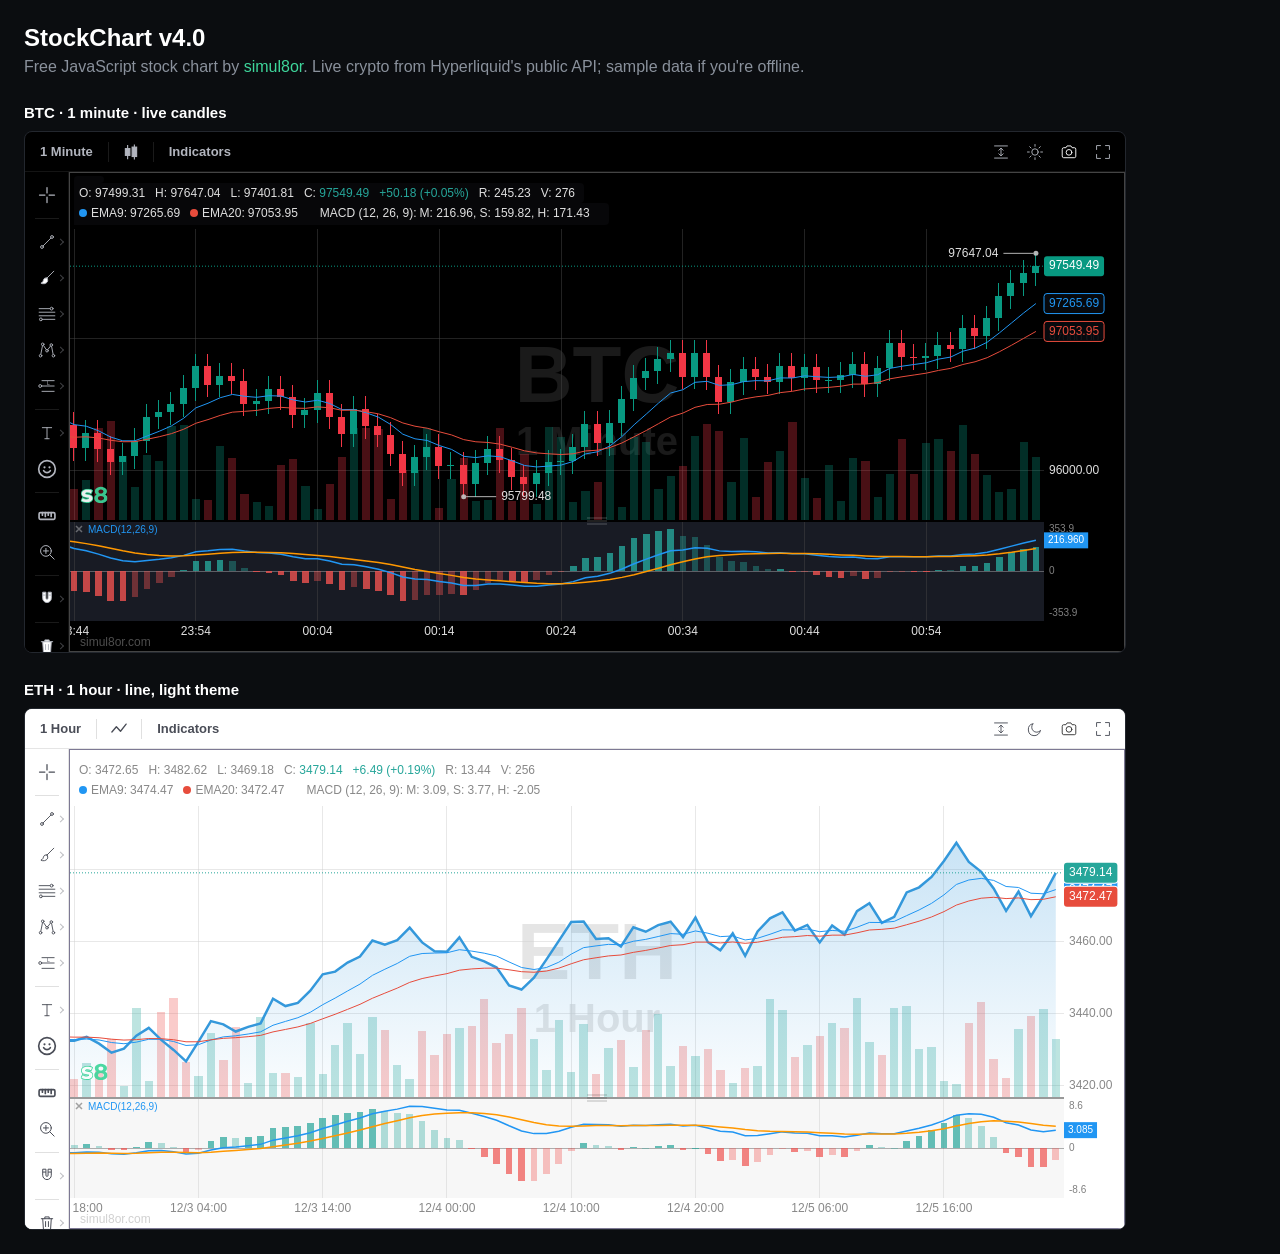
==== commit fbcce8e0: "Release v4.0 - New layout: chart settings in a top bar, drawing tools in a strip down   the left sid" ====
--- a/test.html
+++ b/test.html
@@ -3,7 +3,7 @@
 <head>
     <meta charset="utf-8" />
     <meta name="viewport" content="width=device-width, initial-scale=1" />
-    <title>StockChart v3.0 - Demo</title>
+    <title>StockChart v4.0 - Demo</title>
     <link href="stock-chart.css" rel="stylesheet" />
     <style>
         body { margin: 0; padding: 24px; background: #0b0d10; color: #c9ced6; font-family: -apple-system, 'Segoe UI', Arial, sans-serif; }
@@ -16,7 +16,7 @@
     </style>
 </head>
 <body>
-    <h1>StockChart v3.0</h1>
+    <h1>StockChart v4.0</h1>
     <p>Free JavaScript stock chart by <a href="https://simul8or.com/Javascript-Stock-Chart.php">simul8or</a>. Live crypto from Hyperliquid's public API; sample data if you're offline.</p>
 
     <h2>BTC &middot; 1 minute &middot; live candles</h2>
@@ -27,6 +27,7 @@
 
     <script src="indicators.js"></script>
     <script src="patterns.js"></script>
+    <script src="emoji-data.js"></script>
     <script src="stock-chart.js"></script>
     <script>
         (function () {
--- a/stock-chart.css
+++ b/stock-chart.css
@@ -1,4 +1,4 @@
-.sc-chart-container{width:100%;max-width:100%;margin:0 auto;background-color:#fff;border-radius:5px;box-shadow:0 2px 5px rgb(0 0 0 / .1);transition:background-color 0.3s ease,color 0.3s ease,box-shadow 0.3s ease;position:relative;height:100%;box-sizing:border-box;overflow:hidden}.sc-chart-container.dark-mode{background-color:#27262f!important;color:#e0e0e0}.sc-chart-container.fullscreen{position:fixed;top:0;left:0;width:100%;max-width:100%;height:100vh;margin:0;border-radius:0;z-index:9999;overflow:hidden;padding:0;box-sizing:border-box}.sc-chart-container.fullscreen .sc-price-chart{height:calc(100vh - 10px)!important;max-height:100vh!important}.sc-price-chart-container{position:relative;height:100%;width:100%;overflow:hidden}.sc-price-chart{width:100%;height:100%;margin-bottom:5px;border:1px solid #7d7994;cursor:default;position:relative;transition:border-color 0.3s ease;max-width:100%;box-sizing:border-box}.sc-chart-container.dark-mode .sc-price-chart{border-color:#444}.sc-vertical-scale-area{position:absolute;top:30px;bottom:30px;right:0;width:60px;cursor:ns-resize;z-index:10}.sc-chart-controls-overlay{position:absolute;top:10px;left:10px;display:flex;gap:8px;z-index:20;opacity:1}.sc-overlay-button{background:none;border:none;color:#fff;font-size:16px;width:32px;height:32px;border-radius:6px;display:flex;align-items:center;justify-content:center;cursor:pointer;transition:background-color 0.2s;background-color:rgb(255 255 255 / .1)}.sc-chart-container:not(.dark-mode) .sc-overlay-button{color:#333;background-color:rgb(0 0 0 / .1)}.sc-overlay-button:hover{background-color:rgb(255 255 255 / .2)}.sc-chart-container:not(.dark-mode) .sc-overlay-button:hover{background-color:rgb(0 0 0 / .2)}.sc-overlay-button.active{background-color:rgb(106 142 245 / .4);color:#fff}.sc-chart-container:not(.dark-mode) .sc-overlay-button.active{background-color:rgb(106 142 245 / .4);color:#fff}.sc-price-chart.dragging{cursor:grabbing!important}.sc-chart-container.dark-mode .sc-overlay-button svg path:not([fill="none"]){fill:#fff}.sc-chart-container.dark-mode .sc-chart-type-button svg path{stroke:#fff;fill:none}.sc-chart-container.dark-mode .sc-text-tool-button svg text{fill:#fff}.sc-chart-container:not(.dark-mode) .sc-text-tool-button svg text{fill:#333}
+.sc-chart-container{width:100%;max-width:100%;margin:0 auto;background-color:#fff;border-radius:0;box-shadow:0 2px 5px rgb(0 0 0 / .1);transition:background-color 0.3s ease,color 0.3s ease,box-shadow 0.3s ease;position:relative;height:100%;box-sizing:border-box;overflow:hidden}.sc-chart-container.dark-mode{background-color:#27262f!important;color:#e0e0e0}.sc-chart-container.fullscreen{position:fixed;top:0;left:0;width:100%;max-width:100%;height:100vh;margin:0;border-radius:0;z-index:9999;overflow:hidden;padding:0;box-sizing:border-box}.sc-chart-container.fullscreen .sc-price-chart{height:calc(100vh - 10px)!important;max-height:100vh!important}.sc-price-chart-container{position:relative;height:100%;width:100%;overflow:hidden}.sc-price-chart{width:100%;height:100%;margin-bottom:5px;border:1px solid #7d7994;cursor:default;position:relative;transition:border-color 0.3s ease;max-width:100%;box-sizing:border-box}.sc-chart-container.dark-mode .sc-price-chart{border-color:#444}.sc-vertical-scale-area{position:absolute;top:30px;bottom:30px;right:0;width:60px;cursor:ns-resize;z-index:10}.sc-chart-controls-overlay{position:absolute;top:10px;left:10px;display:flex;gap:8px;z-index:20;opacity:1}.sc-overlay-button{background:none;border:none;color:#fff;font-size:16px;width:32px;height:32px;border-radius:6px;display:flex;align-items:center;justify-content:center;cursor:pointer;transition:background-color 0.2s;background-color:rgb(255 255 255 / .1)}.sc-chart-container:not(.dark-mode) .sc-overlay-button{color:#333;background-color:rgb(0 0 0 / .1)}.sc-overlay-button:hover{background-color:rgb(255 255 255 / .2)}.sc-chart-container:not(.dark-mode) .sc-overlay-button:hover{background-color:rgb(0 0 0 / .2)}.sc-overlay-button.active{background-color:rgb(106 142 245 / .4);color:#fff}.sc-chart-container:not(.dark-mode) .sc-overlay-button.active{background-color:rgb(106 142 245 / .4);color:#fff}.sc-price-chart.dragging{cursor:grabbing!important}.sc-chart-container.dark-mode .sc-overlay-button svg path:not([fill="none"]){fill:#fff}.sc-chart-container.dark-mode .sc-chart-type-button svg path{stroke:#fff;fill:none}.sc-chart-container.dark-mode .sc-text-tool-button svg text{fill:#fff}.sc-chart-container:not(.dark-mode) .sc-text-tool-button svg text{fill:#333}
 /* Ensure outline-only icons use stroke instead of fill */
 .sc-chart-container.dark-mode .sc-drawing-tools-button svg path,
 .sc-chart-container.dark-mode .sc-drawing-tools-button svg circle,
@@ -14,7 +14,7 @@
 .sc-chart-container:not(.dark-mode) .sc-camera-button svg circle {
     stroke: #333 !important;
     fill: none !important;
-}.sc-dark-mode-button.active{background-color:rgb(255 255 255 / .1)!important}.sc-chart-container:not(.dark-mode) .sc-dark-mode-button.active{background-color:rgb(0 0 0 / .1);color:#333}@media (max-width:576px){.sc-chart-container{border-radius:3px}.sc-chart-controls-overlay{gap:4px;top:5px;left:5px}.sc-overlay-button{width:28px;height:28px;font-size:14px}.sc-vertical-scale-area{width:40px}#chart1,#chart2{margin-bottom:30px;height:300px}}@media (min-width:577px) and (max-width:768px){.sc-chart-container{padding:8px}.sc-overlay-button{width:30px;height:30px}.sc-vertical-scale-area{width:50px}#chart1,#chart2{height:350px}}@media (min-width:769px) and (max-width:992px){.sc-vertical-scale-area{width:55px}}@media (hover:none){.sc-overlay-button{padding:0}.sc-vertical-scale-area{width:70px}}.sc-price-chart:after{content:"";position:absolute;bottom:0;right:0;width:calc(100% - 1px);height:1px;background-color:#ddd;pointer-events:none}.sc-price-chart:before{content:"";position:absolute;top:0;right:0;width:1px;height:100%;background-color:#ddd;pointer-events:none}.sc-chart-container.dark-mode .sc-price-chart:after,.sc-chart-container.dark-mode .sc-price-chart:before{background-color:#444}.sc-chart-container.fullscreen{position:fixed;top:0;left:0;width:100vw!important;height:100vh!important;max-width:100vw!important;margin:0;border-radius:0;z-index:9999;overflow:hidden;padding:0;box-sizing:border-box}.sc-chart-container.fullscreen .sc-price-chart{width:100%!important;height:100%!important;max-height:100vh!important;box-sizing:border-box}.sc-ohlcv-values-display .label-open,.sc-ohlcv-values-display .label-high,.sc-ohlcv-values-display .label-low,.sc-ohlcv-values-display .label-close,.sc-ohlcv-values-display .label-volume{font-family:'Open Sans',Arial,sans-serif;font-weight:500}@media (hover:none),(pointer:coarse){.sc-ohlcv-values-display{display:none!important}.sc-ticker-info-display{font-size:12px!important;gap:5px!important}}.sc-chart-container:not(.dark-mode) .sc-ticker-symbol{color:#333!important}.sc-chart-container:not(.dark-mode) .sc-company-name{color:#777!important}.sc-chart-container:not(.dark-mode) .sc-current-price{color:#333!important}.sc-price-chart.line-drawing-mode{cursor:crosshair!important}.sc-price-chart.text-annotation-mode{cursor:text!important}.sc-indicators-dropdown{position:absolute;top:50px;left:10px;width:680px;max-width:calc(100vw - 40px);background-color:rgba(12, 12, 18, 0.98);border-radius:2px;box-shadow:0 4px 20px rgb(0 0 0 / .6);z-index:100;display:none;font-family:'Open Sans',Arial,sans-serif;font-size:13px;color:#e0e0e0;border:1px solid rgba(255, 255, 255, 0.1);backdrop-filter:blur(10px)}.sc-chart-container:not(.dark-mode) .sc-indicators-dropdown{background-color:rgb(250 250 250 / .95);color:#333;box-shadow:0 4px 15px rgb(0 0 0 / .2);border:1px solid rgb(200 200 200 / .5)}.sc-dropdown-header{padding:12px 15px;font-weight:700;border-bottom:1px solid rgba(255, 255, 255, 0.1);font-size:14px}.sc-chart-container:not(.dark-mode) .sc-dropdown-header{border-bottom:1px solid rgb(200 200 200 / .5)}.sc-dropdown-content{padding:10px 15px;overflow-y:auto}.sc-indicator-group{margin-bottom:15px}.sc-indicator-group-title{font-size:12px;font-weight:600;color:#999;margin-bottom:8px;text-transform:uppercase;letter-spacing:.5px}.sc-chart-container:not(.dark-mode) .sc-indicator-group-title{color:#777}.sc-indicator-toggle{display:flex;align-items:center;padding:6px 0;cursor:pointer;font-size:13px}.sc-indicator-toggle input[type="checkbox"]{margin-right:8px}.sc-indicator-dot{display:inline-block;width:10px;height:10px;border-radius:50%;margin:0 10px 0 6px}.sc-indicator-name{flex:1}.sc-indicators-dropdown.active{display:block}.sc-indicator-toggle input[type="checkbox"]{appearance:none;-webkit-appearance:none;width:16px;height:16px;border-radius:3px;background-color:rgb(50 50 50 / .5);border:1px solid rgb(100 100 100 / .5);position:relative;cursor:pointer;outline:none}.sc-chart-container:not(.dark-mode) .sc-indicator-toggle input[type="checkbox"]{background-color:rgb(240 240 240 / .8);border:1px solid rgb(180 180 180 / .8)}.sc-indicator-toggle input[type="checkbox"]:checked{background-color:#4285f4;border-color:#4285f4}.sc-indicator-toggle input[type="checkbox"]:checked::after{content:"";position:absolute;left:5px;top:2px;width:4px;height:8px;border:solid #fff;border-width:0 2px 2px 0;transform:rotate(45deg)}
+}.sc-dark-mode-button.active{background-color:rgb(255 255 255 / .1)!important}.sc-chart-container:not(.dark-mode) .sc-dark-mode-button.active{background-color:rgb(0 0 0 / .1);color:#333}@media (max-width:576px){.sc-chart-container{border-radius:0}.sc-chart-controls-overlay{gap:4px;top:5px;left:5px}.sc-overlay-button{width:28px;height:28px;font-size:14px}.sc-vertical-scale-area{width:40px}#chart1,#chart2{margin-bottom:30px;height:300px}}@media (min-width:577px) and (max-width:768px){.sc-chart-container{padding:8px}.sc-overlay-button{width:30px;height:30px}.sc-vertical-scale-area{width:50px}#chart1,#chart2{height:350px}}@media (min-width:769px) and (max-width:992px){.sc-vertical-scale-area{width:55px}}@media (hover:none){.sc-overlay-button{padding:0}.sc-vertical-scale-area{width:70px}}.sc-price-chart:after{content:"";position:absolute;bottom:0;right:0;width:calc(100% - 1px);height:1px;background-color:#ddd;pointer-events:none}.sc-price-chart:before{content:"";position:absolute;top:0;right:0;width:1px;height:100%;background-color:#ddd;pointer-events:none}.sc-chart-container.dark-mode .sc-price-chart:after,.sc-chart-container.dark-mode .sc-price-chart:before{background-color:#444}.sc-chart-container.fullscreen{position:fixed;top:0;left:0;width:100vw!important;height:100vh!important;max-width:100vw!important;margin:0;border-radius:0;z-index:9999;overflow:hidden;padding:0;box-sizing:border-box}.sc-chart-container.fullscreen .sc-price-chart{width:100%!important;height:100%!important;max-height:100vh!important;box-sizing:border-box}.sc-ohlcv-values-display .label-open,.sc-ohlcv-values-display .label-high,.sc-ohlcv-values-display .label-low,.sc-ohlcv-values-display .label-close,.sc-ohlcv-values-display .label-volume{font-family:'Open Sans',Arial,sans-serif;font-weight:500}@media (hover:none),(pointer:coarse){.sc-ohlcv-values-display{display:none!important}.sc-ticker-info-display{font-size:12px!important;gap:5px!important}}.sc-chart-container:not(.dark-mode) .sc-ticker-symbol{color:#333!important}.sc-chart-container:not(.dark-mode) .sc-company-name{color:#777!important}.sc-chart-container:not(.dark-mode) .sc-current-price{color:#333!important}.sc-price-chart.line-drawing-mode{cursor:crosshair!important}.sc-price-chart.text-annotation-mode{cursor:text!important}.sc-indicators-dropdown{position:absolute;top:50px;left:10px;width:680px;max-width:calc(100vw - 40px);background-color:rgba(12, 12, 18, 0.98);border-radius:2px;box-shadow:0 4px 20px rgb(0 0 0 / .6);z-index:100;display:none;font-family:'Open Sans',Arial,sans-serif;font-size:13px;color:#e0e0e0;border:1px solid rgba(255, 255, 255, 0.1);backdrop-filter:blur(10px)}.sc-chart-container:not(.dark-mode) .sc-indicators-dropdown{background-color:rgb(250 250 250 / .95);color:#333;box-shadow:0 4px 15px rgb(0 0 0 / .2);border:1px solid rgb(200 200 200 / .5)}.sc-dropdown-header{padding:12px 15px;font-weight:700;border-bottom:1px solid rgba(255, 255, 255, 0.1);font-size:14px}.sc-chart-container:not(.dark-mode) .sc-dropdown-header{border-bottom:1px solid rgb(200 200 200 / .5)}.sc-dropdown-content{padding:10px 15px;overflow-y:auto}.sc-indicator-group{margin-bottom:15px}.sc-indicator-group-title{font-size:12px;font-weight:600;color:#999;margin-bottom:8px;text-transform:uppercase;letter-spacing:.5px}.sc-chart-container:not(.dark-mode) .sc-indicator-group-title{color:#777}.sc-indicator-toggle{display:flex;align-items:center;padding:6px 0;cursor:pointer;font-size:13px}.sc-indicator-toggle input[type="checkbox"]{margin-right:8px}.sc-indicator-dot{display:inline-block;width:10px;height:10px;border-radius:50%;margin:0 10px 0 6px}.sc-indicator-name{flex:1}.sc-indicators-dropdown.active{display:block}.sc-indicator-toggle input[type="checkbox"]{appearance:none;-webkit-appearance:none;width:16px;height:16px;border-radius:3px;background-color:rgb(50 50 50 / .5);border:1px solid rgb(100 100 100 / .5);position:relative;cursor:pointer;outline:none}.sc-chart-container:not(.dark-mode) .sc-indicator-toggle input[type="checkbox"]{background-color:rgb(240 240 240 / .8);border:1px solid rgb(180 180 180 / .8)}.sc-indicator-toggle input[type="checkbox"]:checked{background-color:#4285f4;border-color:#4285f4}.sc-indicator-toggle input[type="checkbox"]:checked::after{content:"";position:absolute;left:5px;top:2px;width:4px;height:8px;border:solid #fff;border-width:0 2px 2px 0;transform:rotate(45deg)}
 .sc-chart-container:not(.dark-mode) .sc-indicator-toggle input[type="checkbox"]:checked::after{border:solid #333;border-width:0 2px 2px 0}.sc-dropdown-content{padding:10px 15px;overflow-y:auto;scrollbar-width:thin;scrollbar-color:rgb(120 120 120 / .5) rgb(30 30 30 / .2)}.sc-dropdown-content::-webkit-scrollbar{width:6px}.sc-dropdown-content::-webkit-scrollbar-track{background:rgb(30 30 30 / .2);border-radius:3px}.sc-dropdown-content::-webkit-scrollbar-thumb{background:rgb(120 120 120 / .5);border-radius:3px}.sc-dropdown-content::-webkit-scrollbar-thumb:hover{background:rgb(150 150 150 / .7)}.sc-chart-container:not(.dark-mode) .sc-dropdown-content{scrollbar-color:rgb(150 150 150 / .5) rgb(200 200 200 / .2)}.sc-chart-container:not(.dark-mode) .sc-dropdown-content::-webkit-scrollbar-track{background:rgb(200 200 200 / .2)}.sc-chart-container:not(.dark-mode) .sc-dropdown-content::-webkit-scrollbar-thumb{background:rgb(150 150 150 / .5)}.sc-chart-container:not(.dark-mode) .sc-dropdown-content::-webkit-scrollbar-thumb:hover{background:rgb(120 120 120 / .7)}.sc-dropdown-content{padding:10px 15px;overflow-y:auto}.sc-chart-container.fullscreen .sc-dropdown-content{max-height:70vh}.sc-chart-container.fullscreen .sc-indicators-dropdown{max-height:90vh;overflow-y:auto;top:60px}.sc-timeframe-dropdown{position:absolute;top:50px;left:10px;width:150px;background-color:rgba(12, 12, 18, 0.98);border-radius:2px;box-shadow:0 4px 20px rgb(0 0 0 / .6);z-index:100;display:none;font-family:'Open Sans',Arial,sans-serif;font-size:13px;color:#e0e0e0;border:1px solid rgba(255, 255, 255, 0.1);backdrop-filter:blur(10px)}.sc-chart-container:not(.dark-mode) .sc-timeframe-dropdown{background-color:rgb(250 250 250 / .95);color:#333;box-shadow:0 4px 15px rgb(0 0 0 / .2);border:1px solid rgb(200 200 200 / .5)}.sc-timeframe-dropdown.active{display:block}.sc-timeframe-option{padding:8px 15px;cursor:pointer;transition:background-color 0.2s;margin-bottom:5px}.sc-timeframe-option:hover{background-color:rgb(100 100 100 / .3)}.sc-chart-container:not(.dark-mode) .sc-timeframe-option:hover{background-color:rgb(200 200 200 / .3)}.sc-timeframe-option.selected{font-weight:700;background-color:rgb(106 142 245 / .2)}.sc-chart-container textarea.sc-text-annotation-input{position:absolute;z-index:100;border:1px solid #888;padding:5px;font-family:Arial,sans-serif;font-size:12px;min-width:50px;min-height:20px;resize:none;overflow:hidden;box-shadow:0 2px 5px rgb(0 0 0 / .2);border-radius:3px}.sc-chart-container.dark-mode textarea.sc-text-annotation-input{background-color:rgb(40 40 40 / .9);color:#e0e0e0;border-color:#555}.sc-chart-container:not(.dark-mode) textarea.sc-text-annotation-input{background-color:rgb(255 255 255 / .9);color:#333;border-color:#ccc}
 
 /* Moving Average Add Controls */
@@ -802,3 +802,196 @@
 .sc-chart-container:not(.dark-mode) .sc-chart-info-overlay > * {
     background: rgb(255 255 255 / .6);
 }
+
+/* ---- toolbarLayout: 'side' (top bar for chart settings, left strip for drawing tools) ---- */
+.sc-chart-container.sc-layout-side{display:grid;grid-template-columns:44px minmax(0,1fr);grid-template-rows:40px minmax(0,1fr)}
+.sc-layout-side .sc-price-chart-container{grid-column:2;grid-row:2;height:100%;min-height:0}
+.sc-layout-side .sc-topbar{grid-column:1 / -1;grid-row:1;display:flex;align-items:center;gap:2px;padding:0 6px;border-bottom:1px solid rgb(255 255 255 / .08);min-width:0;overflow-x:auto;scrollbar-width:none}
+.sc-layout-side .sc-sidebar{grid-column:1;grid-row:2;display:flex;flex-direction:column;align-items:center;gap:2px;padding:6px 0;border-right:1px solid rgb(255 255 255 / .08);overflow-y:auto;scrollbar-width:none}
+.sc-layout-side .sc-topbar::-webkit-scrollbar,.sc-layout-side .sc-sidebar::-webkit-scrollbar{display:none}
+.sc-layout-side .sc-overlay-button{width:34px;height:34px;flex:none;border-radius:5px;background-color:transparent;color:#b2b5be}
+.sc-layout-side .sc-overlay-button svg{width:20px;height:20px}
+.sc-layout-side .sc-overlay-button:hover{background-color:rgb(255 255 255 / .08);color:#fff}
+.sc-layout-side .sc-overlay-button.active{background-color:rgb(41 98 255 / .18)!important;color:#5b8cff}
+.sc-layout-side .sc-bar-text-button{width:auto;padding:0 9px;gap:6px;font:600 13px/1 'Open Sans',Arial,sans-serif;white-space:nowrap}
+/* Top row buttons sit at 28px so they leave air inside the 40px bar (strip buttons stay 34px). */
+.sc-layout-side .sc-topbar .sc-overlay-button{width:32px;height:28px}
+.sc-layout-side .sc-topbar .sc-bar-text-button{width:auto}
+.sc-layout-side .sc-topbar .sc-bar-sep{width:1px;height:20px;margin:0 4px;background:rgb(255 255 255 / .1);flex:none}
+.sc-layout-side .sc-sidebar .sc-bar-sep{height:1px;width:24px;margin:4px 0;background:rgb(255 255 255 / .1);flex:none}
+.sc-layout-side .sc-bar-spacer{flex:1}
+.sc-chart-container.sc-layout-side:not(.dark-mode) .sc-topbar{border-bottom-color:rgb(0 0 0 / .1)}
+.sc-chart-container.sc-layout-side:not(.dark-mode) .sc-sidebar{border-right-color:rgb(0 0 0 / .1)}
+.sc-chart-container.sc-layout-side:not(.dark-mode) .sc-overlay-button{color:#4a4d57;background-color:transparent}
+.sc-chart-container.sc-layout-side:not(.dark-mode) .sc-overlay-button.active{color:#2962ff}
+.sc-chart-container.sc-layout-side:not(.dark-mode) .sc-overlay-button:hover{background-color:rgb(0 0 0 / .06);color:#131722}
+.sc-chart-container.sc-layout-side:not(.dark-mode) .sc-bar-sep{background:rgb(0 0 0 / .12)}
+.sc-chart-container.sc-layout-side.fullscreen .sc-price-chart{height:100%!important}
+.sc-layout-side .sc-overlay-button.d-none{display:none!important}
+.sc-layout-side .sc-fullscreen-logo{left:59px;bottom:38px}
+
+/* ---- Cursor tools menu ---- */
+.sc-cursor-button{position:relative}
+.sc-cursor-chev{position:absolute;right:1px;top:50%;width:4px;height:4px;border-right:1.5px solid currentColor;border-bottom:1.5px solid currentColor;transform:translateY(-50%) rotate(-45deg);opacity:0;transition:opacity .15s}
+.sc-cursor-button:hover .sc-cursor-chev,.sc-cursor-button.open .sc-cursor-chev{opacity:.7}
+.sc-cursor-menu{position:absolute;top:4px;left:4px;z-index:100;display:none;min-width:250px;padding:6px;border-radius:8px;background:#1e222d;border:1px solid rgb(255 255 255 / .08);box-shadow:0 8px 28px rgb(0 0 0 / .55);font:500 14px/1.2 'Open Sans',Arial,sans-serif;color:#d1d4dc}
+.sc-cursor-menu.active{display:block}
+.sc-cursor-option{display:flex;align-items:center;gap:12px;width:100%;padding:8px 10px;border:0;border-radius:6px;background:none;color:inherit;font:inherit;text-align:left;cursor:pointer}
+.sc-cursor-option svg{width:24px;height:24px;flex:none}
+.sc-cursor-option:hover{background:rgb(255 255 255 / .07)}
+.sc-cursor-option.selected{background:#2a2e39;color:#fff;font-weight:700}
+.sc-cursor-sep{height:1px;margin:6px 4px;background:rgb(255 255 255 / .1)}
+.sc-cursor-toggle{display:flex;align-items:center;justify-content:space-between;gap:16px;padding:8px 10px;cursor:pointer;user-select:none}
+.sc-cursor-toggle input{position:absolute;opacity:0;pointer-events:none}
+.sc-cursor-toggle i{position:relative;flex:none;width:36px;height:20px;border-radius:10px;background:#4a4e5a;transition:background .15s}
+.sc-cursor-toggle i::after{content:"";position:absolute;top:2px;left:2px;width:16px;height:16px;border-radius:50%;background:#fff;transition:transform .15s}
+.sc-cursor-toggle input:checked+i{background:#2962ff}
+.sc-cursor-toggle input:checked+i::after{transform:translateX(16px)}
+.sc-cursor-toggle input:focus-visible+i{outline:2px solid #5b8cff;outline-offset:2px}
+.sc-chart-container:not(.dark-mode) .sc-cursor-menu{background:#fff;border-color:rgb(0 0 0 / .1);box-shadow:0 8px 24px rgb(0 0 0 / .18);color:#131722}
+.sc-chart-container:not(.dark-mode) .sc-cursor-option:hover{background:rgb(0 0 0 / .05)}
+.sc-chart-container:not(.dark-mode) .sc-cursor-option.selected{background:#2a2e39;color:#fff}
+.sc-chart-container:not(.dark-mode) .sc-cursor-sep{background:rgb(0 0 0 / .1)}
+.sc-chart-container:not(.dark-mode) .sc-cursor-toggle i{background:#c9ccd3}
+.sc-cursor-fx{position:absolute;left:0;top:0;pointer-events:none;z-index:6}
+/* Values tooltip (touch long-press) */
+.sc-values-tip{position:absolute;z-index:30;display:none;min-width:130px;padding:8px 10px;border-radius:6px;background:rgb(30 34 45 / .96);border:1px solid rgb(255 255 255 / .12);box-shadow:0 6px 18px rgb(0 0 0 / .5);font:12px/1.55 'Open Sans',Arial,sans-serif;color:#d1d4dc;pointer-events:none;font-variant-numeric:tabular-nums}
+.sc-values-tip.active{display:block}
+.sc-values-tip div{display:flex;justify-content:space-between;gap:14px}
+.sc-values-tip span{color:#868993}
+.sc-values-tip .sc-values-tip__date{display:block;margin-bottom:3px;font-weight:600;color:#fff}
+.sc-values-tip .up{color:#26a69a}.sc-values-tip .down{color:#ef5350}
+.sc-chart-container:not(.dark-mode) .sc-values-tip{background:rgb(255 255 255 / .97);border-color:rgb(0 0 0 / .1);color:#131722;box-shadow:0 6px 18px rgb(0 0 0 / .15)}
+.sc-chart-container:not(.dark-mode) .sc-values-tip .sc-values-tip__date{color:#131722}
+
+/* ---- Line tools menu ---- */
+.sc-lt-button{position:relative}
+.sc-lt-button .sc-cursor-chev{opacity:.35}
+.sc-lt-button:hover .sc-cursor-chev{opacity:.8}
+.sc-lt-menu{min-width:290px;max-height:calc(100% - 8px);overflow-y:auto;scrollbar-width:thin;scrollbar-color:rgb(255 255 255 / .2) transparent}
+.sc-chart-container:not(.dark-mode) .sc-lt-menu{scrollbar-color:rgb(0 0 0 / .2) transparent}
+.sc-lt-menu .sc-cursor-option svg{width:26px;height:26px}
+.sc-lt-menu kbd{margin-left:auto;padding-left:16px;font:12px 'Open Sans',Arial,sans-serif;color:#868993;background:none;border:0;box-shadow:none}
+.sc-lt-menu .sc-cursor-option.selected kbd{color:#b2b5be}
+.sc-lt-group{padding:10px 10px 6px;font:600 11px 'Open Sans',Arial,sans-serif;letter-spacing:.06em;text-transform:uppercase;color:#868993}
+.sc-lt-group:not(:first-child){margin-top:4px;border-top:1px solid rgb(255 255 255 / .1)}
+.sc-chart-container:not(.dark-mode) .sc-lt-group:not(:first-child){border-top-color:rgb(0 0 0 / .1)}
+.sc-lt-active .sc-price-chart{cursor:crosshair!important}
+.sc-lt-hover:not(.sc-lt-active) .sc-price-chart{cursor:pointer!important}
+.sc-lt-drag .sc-price-chart{cursor:grabbing!important}
+
+/* ---- Emoji picker ---- */
+.sc-emoticon-panel.sc-emoji-picker{width:392px;max-width:calc(100vw - 80px);max-height:none;padding:0;overflow:hidden;border-radius:8px;background:#1e222d;border:1px solid rgb(255 255 255 / .08);box-shadow:0 8px 28px rgb(0 0 0 / .55)}
+.sc-emoji-tabs{display:flex;border-bottom:1px solid rgb(255 255 255 / .1)}
+.sc-emoji-tab{flex:1;height:42px;display:flex;align-items:center;justify-content:center;border:0;border-bottom:2px solid transparent;background:none;color:#b2b5be;cursor:pointer}
+.sc-emoji-tab svg{width:22px;height:22px}
+.sc-emoji-tab:hover{color:#fff}
+.sc-emoji-tab.active{color:#fff;border-bottom-color:#2962ff}
+.sc-emoji-body{position:relative;max-height:440px;overflow-y:auto;padding:4px 10px 8px;scrollbar-width:thin;scrollbar-color:rgb(255 255 255 / .2) transparent}
+.sc-emoji-title{padding:12px 4px 6px;font:600 11px 'Open Sans',Arial,sans-serif;letter-spacing:.06em;text-transform:uppercase;color:#868993}
+.sc-emoji-grid{display:grid;grid-template-columns:repeat(9,1fr);gap:2px}
+.sc-emoji{display:flex;align-items:center;justify-content:center;aspect-ratio:1;border:0;border-radius:6px;background:none;cursor:pointer;padding:0;font:24px/1 "Segoe UI Emoji","Apple Color Emoji","Noto Color Emoji",sans-serif}
+.sc-emoji img{width:26px;height:26px;pointer-events:none}
+.sc-emoji:hover{background:rgb(255 255 255 / .08)}
+.sc-emoji-empty{grid-column:1 / -1;padding:4px 4px 6px;font:12px 'Open Sans',Arial,sans-serif;color:#868993}
+.sc-emoji-picker .sc-emoticon-controls{margin:0;padding:8px 12px;border-top:1px solid rgb(255 255 255 / .1)}
+.sc-chart-container:not(.dark-mode) .sc-emoticon-panel.sc-emoji-picker{background:#fff;border-color:rgb(0 0 0 / .1);box-shadow:0 8px 24px rgb(0 0 0 / .18)}
+.sc-chart-container:not(.dark-mode) .sc-emoji-tabs,.sc-chart-container:not(.dark-mode) .sc-emoji-picker .sc-emoticon-controls{border-color:rgb(0 0 0 / .1)}
+.sc-chart-container:not(.dark-mode) .sc-emoji-tab{color:#6a6d78}
+.sc-chart-container:not(.dark-mode) .sc-emoji-tab:hover,.sc-chart-container:not(.dark-mode) .sc-emoji-tab.active{color:#131722}
+.sc-chart-container:not(.dark-mode) .sc-emoji:hover{background:rgb(0 0 0 / .06)}
+.sc-chart-container:not(.dark-mode) .sc-emoji-body{scrollbar-color:rgb(0 0 0 / .2) transparent}
+
+/* ---- Emoji scale/rotate handles ---- */
+.sc-emo-nwse .sc-price-chart{cursor:nwse-resize!important}
+.sc-emo-nesw .sc-price-chart{cursor:nesw-resize!important}
+.sc-emo-rotate .sc-price-chart{cursor:grab!important}
+/* Size is set by dragging the handles now, so the picker's slider is gone. */
+.sc-emoji-picker .sc-emoticon-controls{display:none}
+
+/* ---- Text and notes: inline editor + floating toolbar ---- */
+.sc-nt-editor{position:absolute;z-index:40;margin:0;padding:0;border:0;outline:0;background:transparent;resize:none;overflow:hidden;white-space:pre;box-shadow:none;min-width:8px}
+.sc-nt-toolbar{position:absolute;z-index:45;display:none;align-items:center;gap:2px;padding:4px;border-radius:6px;background:#1e222d;border:1px solid rgb(255 255 255 / .1);box-shadow:0 6px 20px rgb(0 0 0 / .5);font:500 13px 'Open Sans',Arial,sans-serif;color:#d1d4dc;white-space:nowrap}
+.sc-nt-toolbar.active{display:flex}
+.sc-nt-toolbar button{height:30px;min-width:30px;padding:0 7px;border:0;border-radius:4px;background:none;color:inherit;font:inherit;cursor:pointer;display:flex;align-items:center;justify-content:center}
+.sc-nt-toolbar button svg{width:18px;height:18px}
+.sc-nt-toolbar button:hover{background:rgb(255 255 255 / .08)}
+.sc-nt-toolbar button.on{background:rgb(41 98 255 / .25);color:#fff}
+.sc-nt-toolbar select{height:30px;padding:0 4px;border:0;border-radius:4px;background:transparent;color:inherit;font:inherit;cursor:pointer}
+.sc-nt-toolbar select option{background:#1e222d;color:#d1d4dc}
+.sc-nt-toolbar select:hover{background:rgb(255 255 255 / .08)}
+.sc-nt-swatch{position:relative;width:30px;height:30px;display:flex;align-items:center;justify-content:center;border-radius:4px;cursor:pointer}
+.sc-nt-swatch:hover{background:rgb(255 255 255 / .08)}
+.sc-nt-swatch input{position:absolute;inset:0;width:100%;height:100%;opacity:0;cursor:pointer;border:0;padding:0}
+.sc-nt-a{font-weight:700;font-size:15px;line-height:1;padding-bottom:2px;border-bottom:3px solid var(--c)}
+.sc-nt-fill{width:16px;height:16px;border-radius:3px;background:var(--c);box-shadow:inset 0 0 0 1px rgb(255 255 255 / .25)}
+.sc-nt-sep{width:1px;height:20px;margin:0 3px;background:rgb(255 255 255 / .12)}
+.sc-chart-container:not(.dark-mode) .sc-nt-toolbar{background:#fff;border-color:rgb(0 0 0 / .1);box-shadow:0 6px 18px rgb(0 0 0 / .15);color:#131722}
+.sc-chart-container:not(.dark-mode) .sc-nt-toolbar button:hover,.sc-chart-container:not(.dark-mode) .sc-nt-swatch:hover,.sc-chart-container:not(.dark-mode) .sc-nt-toolbar select:hover{background:rgb(0 0 0 / .06)}
+.sc-chart-container:not(.dark-mode) .sc-nt-toolbar select option{background:#fff;color:#131722}
+.sc-chart-container:not(.dark-mode) .sc-nt-sep{background:rgb(0 0 0 / .12)}
+
+/* ---- s8 logo, bottom-left of the price pane ---- */
+.sc-chart-logo{position:absolute;z-index:7;display:block;width:30px;height:30px;border-radius:7px;opacity:.92;transition:opacity .15s}
+.sc-chart-logo:hover{opacity:1}
+.sc-chart-logo img{display:block;width:100%;height:100%}
+.sc-has-logo .sc-fullscreen-logo{display:none!important}
+
+/* ---- Magnet ---- */
+.sc-magnet-menu{min-width:250px}
+.sc-magnet-tip{max-width:240px;padding:8px 10px 6px;font:12px/1.45 "Open Sans",Arial,sans-serif;color:#868993;white-space:normal}
+
+/* ---- Remove menu ---- */
+.sc-remove-menu{min-width:280px}
+.sc-remove-menu .sc-cursor-option:disabled{opacity:.4;cursor:default;background:none}
+
+/* ---- Zoom in (box zoom) ---- */
+.sc-zoom-out-button[hidden]{display:none!important}
+.sc-zoom-active .sc-price-chart{cursor:crosshair!important}
+.sc-zoom-box{position:absolute;display:none;pointer-events:none;z-index:5;background:rgb(41 98 255 / .15);border:1px solid rgb(41 98 255 / .6)}
+.sc-zoom-box.active{display:block}
+
+/* ---- Drawing toolbar (shares .sc-nt-toolbar) ---- */
+.sc-ds-line{width:18px;height:3px;border-radius:2px;background:var(--c)}
+.sc-nt-toolbar [data-a="nofill"]{font-size:12px}
+
+
+/* ---- Tool strip moved outside the chart (window.S8_CHART_TOOLBAR_HOST) ---- */
+.sc-chart-container.sc-layout-side.sc-side-external{grid-template-columns:minmax(0,1fr)}
+.sc-layout-side.sc-side-external .sc-price-chart-container{grid-column:1}
+.sc-ext-strip{display:flex;flex:none;width:44px;min-height:0}
+.sc-ext-strip .sc-sidebar{width:44px;flex:1;min-height:0}
+.sc-menu-floating{position:fixed!important;overflow-y:auto}
+/* A strip moved outside the chart box (S8_CHART_TOOLBAR_HOST) follows the theme through its own dark-mode class. */
+.sc-ext-strip.dark-mode .sc-sidebar{background:#000}
+.sc-ext-strip:not(.dark-mode) .sc-sidebar{background:#fff;border-right-color:rgb(0 0 0 / .1)}
+.sc-ext-strip:not(.dark-mode) .sc-overlay-button{color:#4a4d57}
+.sc-ext-strip:not(.dark-mode) .sc-overlay-button:hover{background-color:rgb(0 0 0 / .06);color:#131722}
+.sc-ext-strip:not(.dark-mode) .sc-bar-sep{background:rgb(0 0 0 / .12)}
+.sc-ext-strip.sc-strip-collapsed:not(.dark-mode) .sc-sidebar:hover{background:rgb(0 0 0 / .03)}
+.sc-ext-strip.sc-strip-collapsed:not(.dark-mode) .sc-sidebar:hover .sc-strip-toggle{background-color:rgb(0 0 0 / .06);color:#131722}
+/* Top row and strip use the chart's own background (the canvas paints #000 / #fff), not the box's gray. */
+.sc-chart-container.sc-layout-side.dark-mode .sc-topbar,.sc-chart-container.sc-layout-side.dark-mode .sc-sidebar{background:#000}
+.sc-chart-container.sc-layout-side:not(.dark-mode) .sc-topbar,.sc-chart-container.sc-layout-side:not(.dark-mode) .sc-sidebar{background:#fff}
+/* Top row matches the strip: grey by default, much lighter on hover, chart-type lines follow the text colour. */
+.sc-chart-container.sc-layout-side .sc-topbar .sc-overlay-button{color:#b2b5be}
+.sc-chart-container.sc-layout-side .sc-topbar .sc-overlay-button:hover{color:#fff}
+.sc-chart-container.sc-layout-side:not(.dark-mode) .sc-topbar .sc-overlay-button{color:#4a4d57}
+.sc-chart-container.sc-layout-side:not(.dark-mode) .sc-topbar .sc-overlay-button:hover{color:#131722}
+.sc-chart-container.sc-layout-side.dark-mode .sc-chart-type-button svg path{stroke:currentColor}
+.sc-chart-container.sc-layout-side .sc-chart-type-button svg{width:18px;height:18px}
+/* ---- Collapsible tool strip ---- */
+.sc-layout-side .sc-sidebar .sc-strip-toggle{margin-top:auto;flex:none}
+.sc-layout-side .sc-sidebar .sc-strip-toggle svg{width:14px;height:14px}
+.sc-chart-container.sc-layout-side.sc-strip-collapsed:not(.sc-side-external){grid-template-columns:16px minmax(0,1fr)}
+.sc-strip-collapsed .sc-sidebar>:not(.sc-strip-toggle){display:none!important}
+.sc-strip-collapsed .sc-sidebar{width:16px!important;padding:6px 0}
+.sc-strip-collapsed .sc-sidebar{cursor:pointer}
+.sc-strip-collapsed .sc-sidebar .sc-strip-toggle{width:16px;height:34px;border-radius:4px}
+.sc-strip-collapsed .sc-sidebar:hover .sc-strip-toggle{background-color:rgb(255 255 255 / .08);color:#fff}
+.sc-strip-collapsed .sc-sidebar .sc-strip-toggle{padding:0}
+.sc-strip-collapsed .sc-sidebar:hover{background:rgb(255 255 255 / .04)}
+.sc-ext-strip.sc-strip-collapsed{width:16px}
+
+/* Phones keep the bare chart: no tool strip or top bar. */
+@media (max-width:860px){.sc-ext-strip,.sc-chart-container.sc-layout-side .sc-sidebar,.sc-chart-container.sc-layout-side .sc-topbar{display:none!important}.sc-chart-container.sc-layout-side{grid-template-columns:minmax(0,1fr)!important;grid-template-rows:minmax(0,1fr)!important}.sc-layout-side .sc-price-chart-container{grid-column:1!important;grid-row:1!important}}
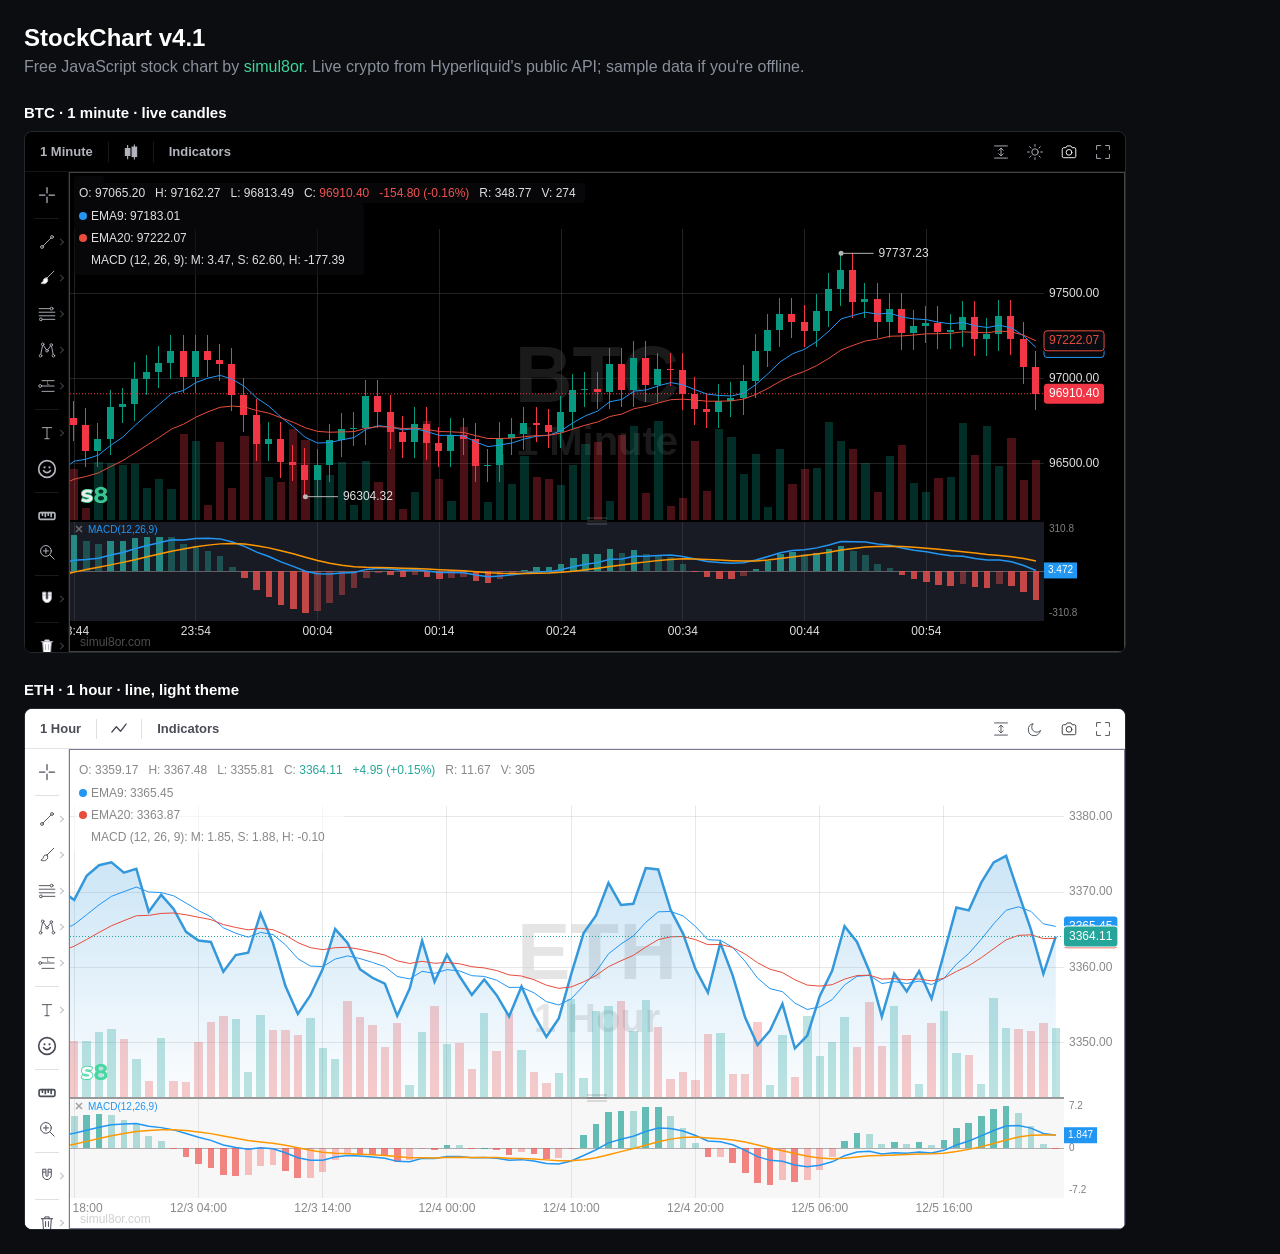
==== commit 4dcdb68e: "Release v4.1 - Indicators button opens a searchable picker with categories and favorites - 79 indica" ====
--- a/test.html
+++ b/test.html
@@ -3,7 +3,7 @@
 <head>
     <meta charset="utf-8" />
     <meta name="viewport" content="width=device-width, initial-scale=1" />
-    <title>StockChart v4.0 - Demo</title>
+    <title>StockChart v4.1 - Demo</title>
     <link href="stock-chart.css" rel="stylesheet" />
     <style>
         body { margin: 0; padding: 24px; background: #0b0d10; color: #c9ced6; font-family: -apple-system, 'Segoe UI', Arial, sans-serif; }
@@ -16,7 +16,7 @@
     </style>
 </head>
 <body>
-    <h1>StockChart v4.0</h1>
+    <h1>StockChart v4.1</h1>
     <p>Free JavaScript stock chart by <a href="https://simul8or.com/Javascript-Stock-Chart.php">simul8or</a>. Live crypto from Hyperliquid's public API; sample data if you're offline.</p>
 
     <h2>BTC &middot; 1 minute &middot; live candles</h2>
